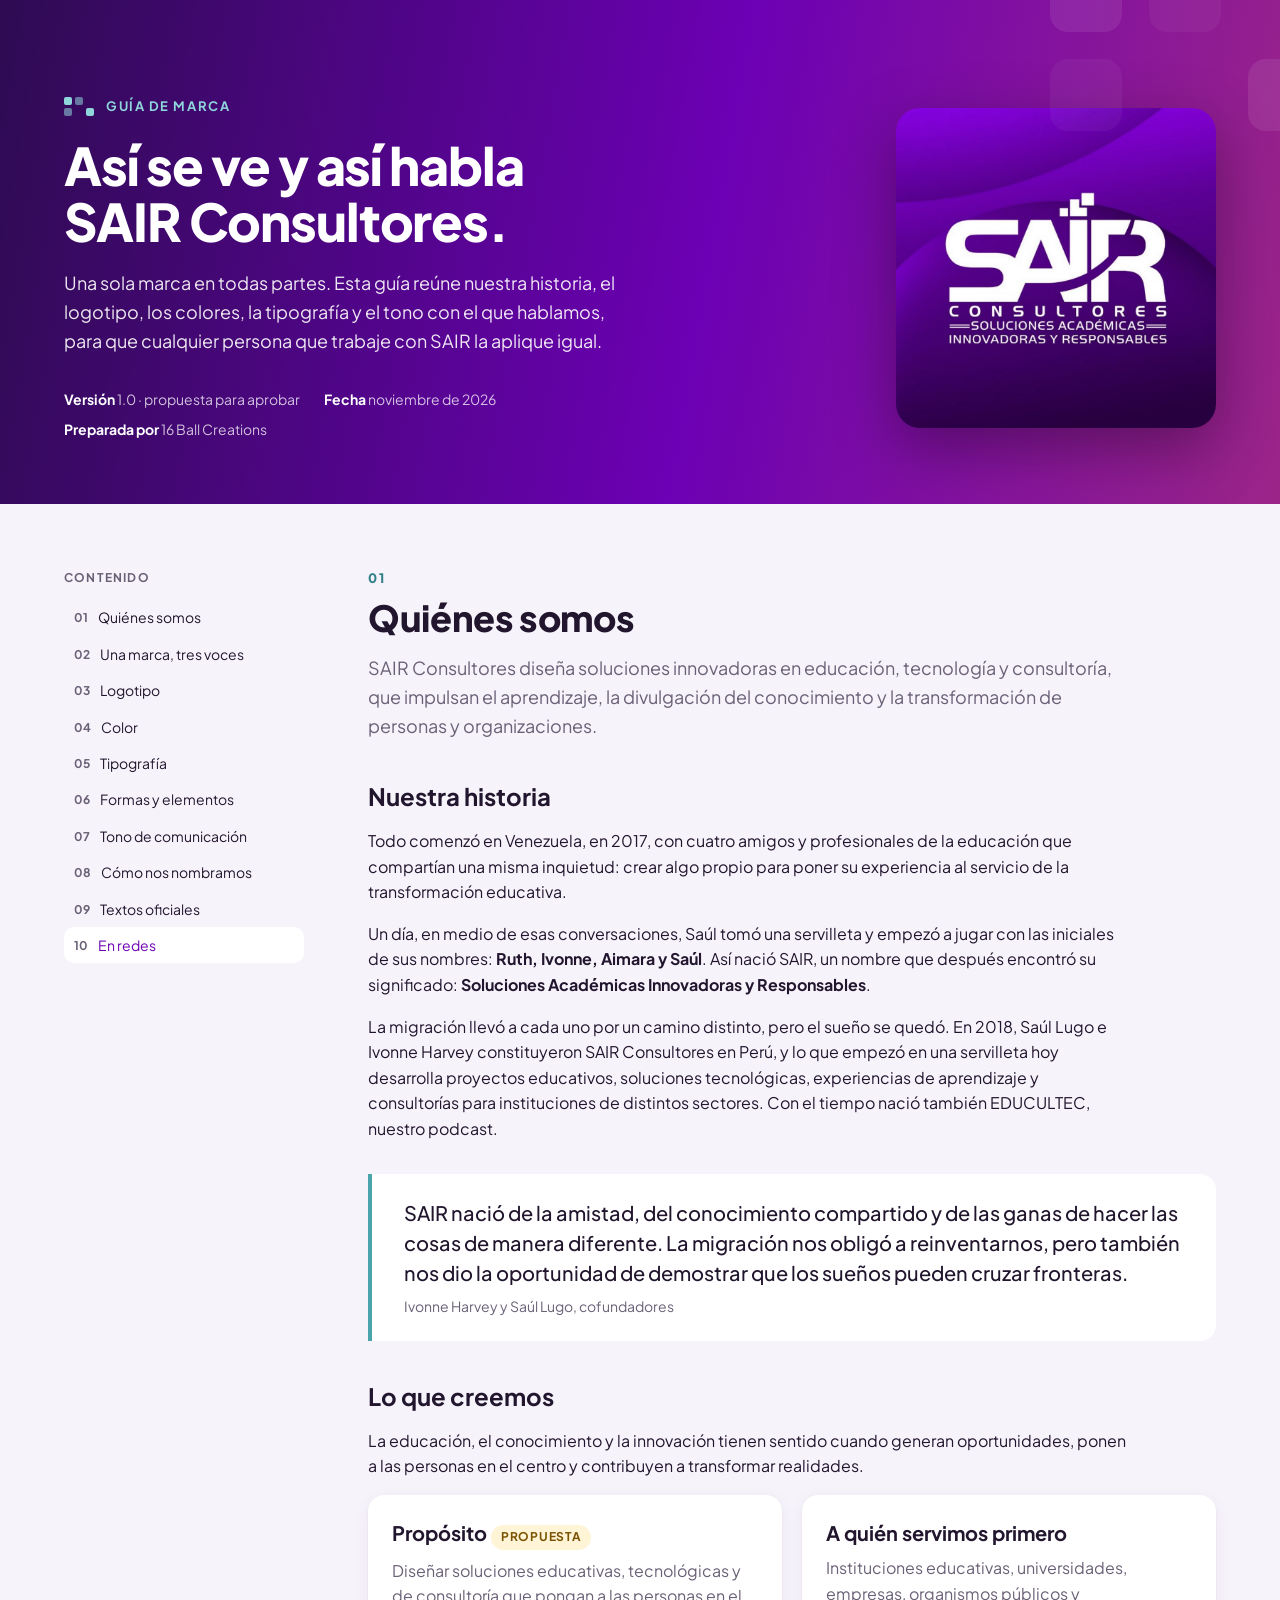
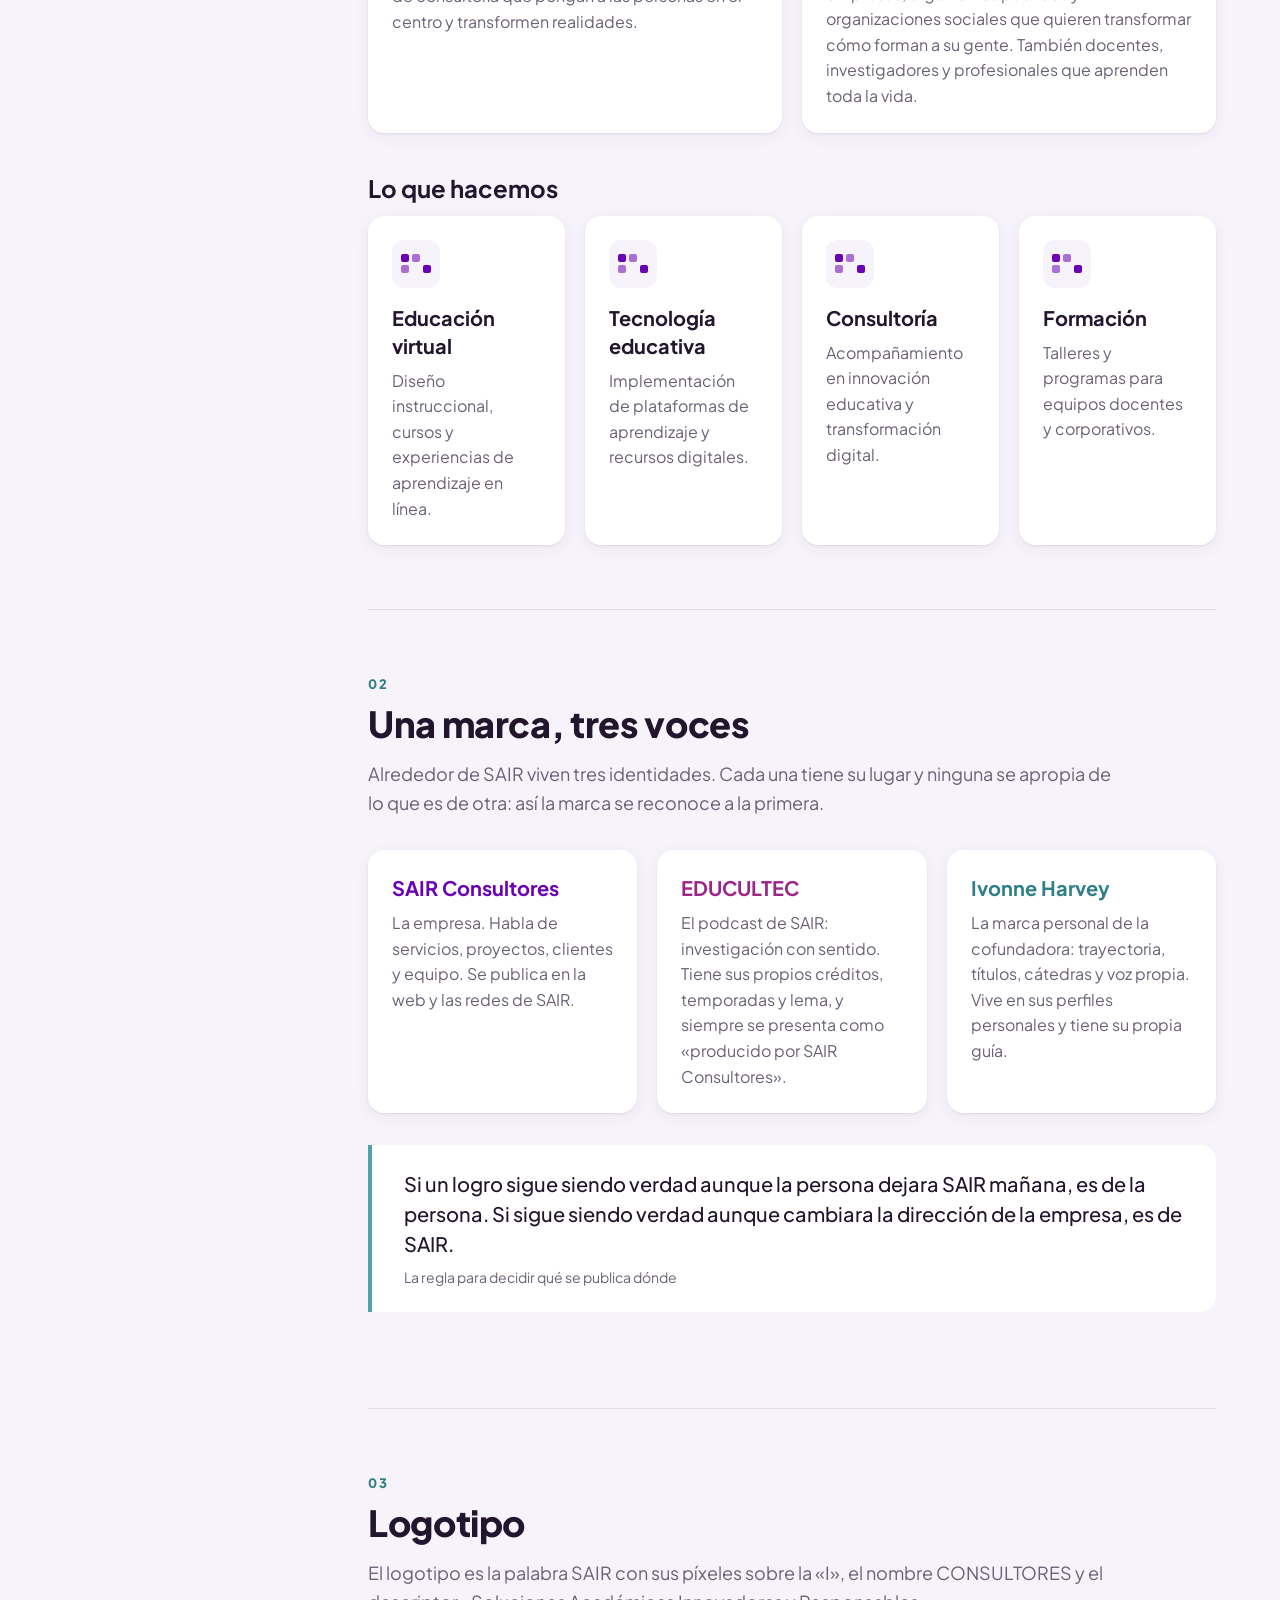
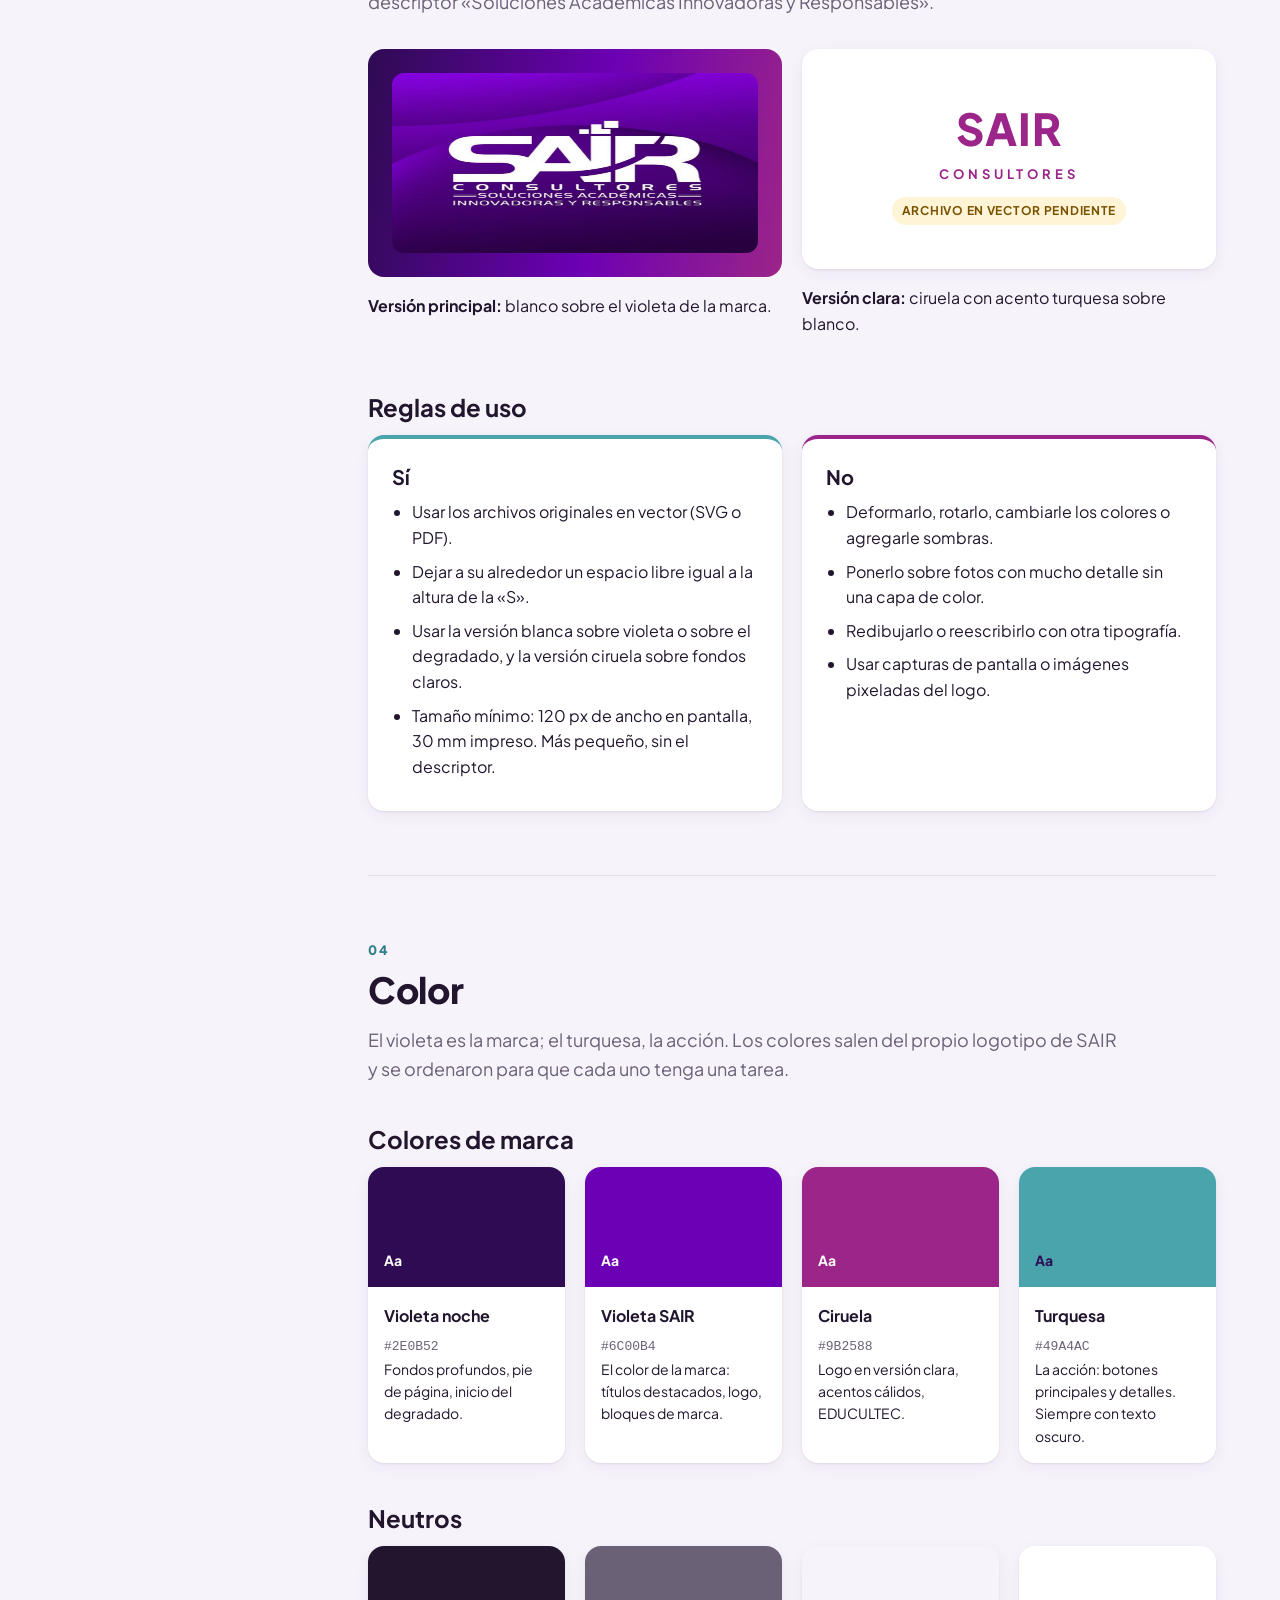
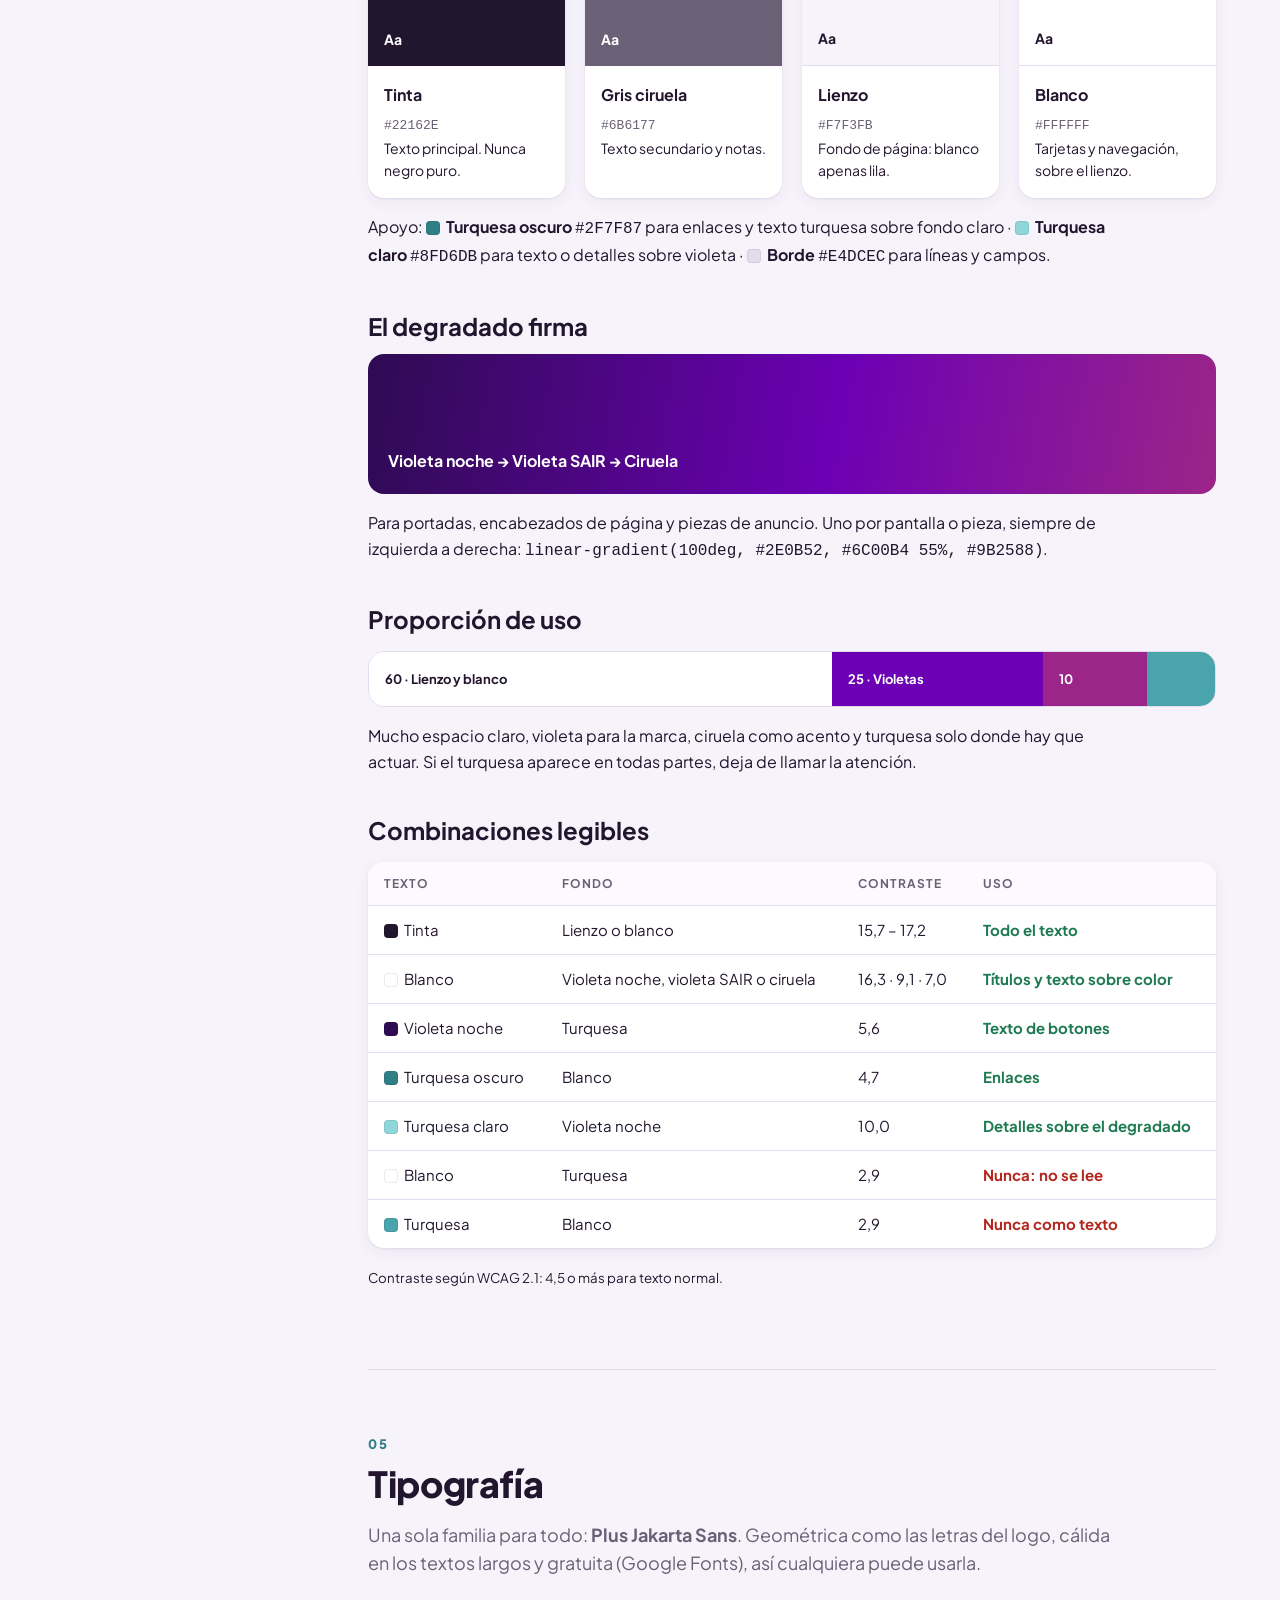
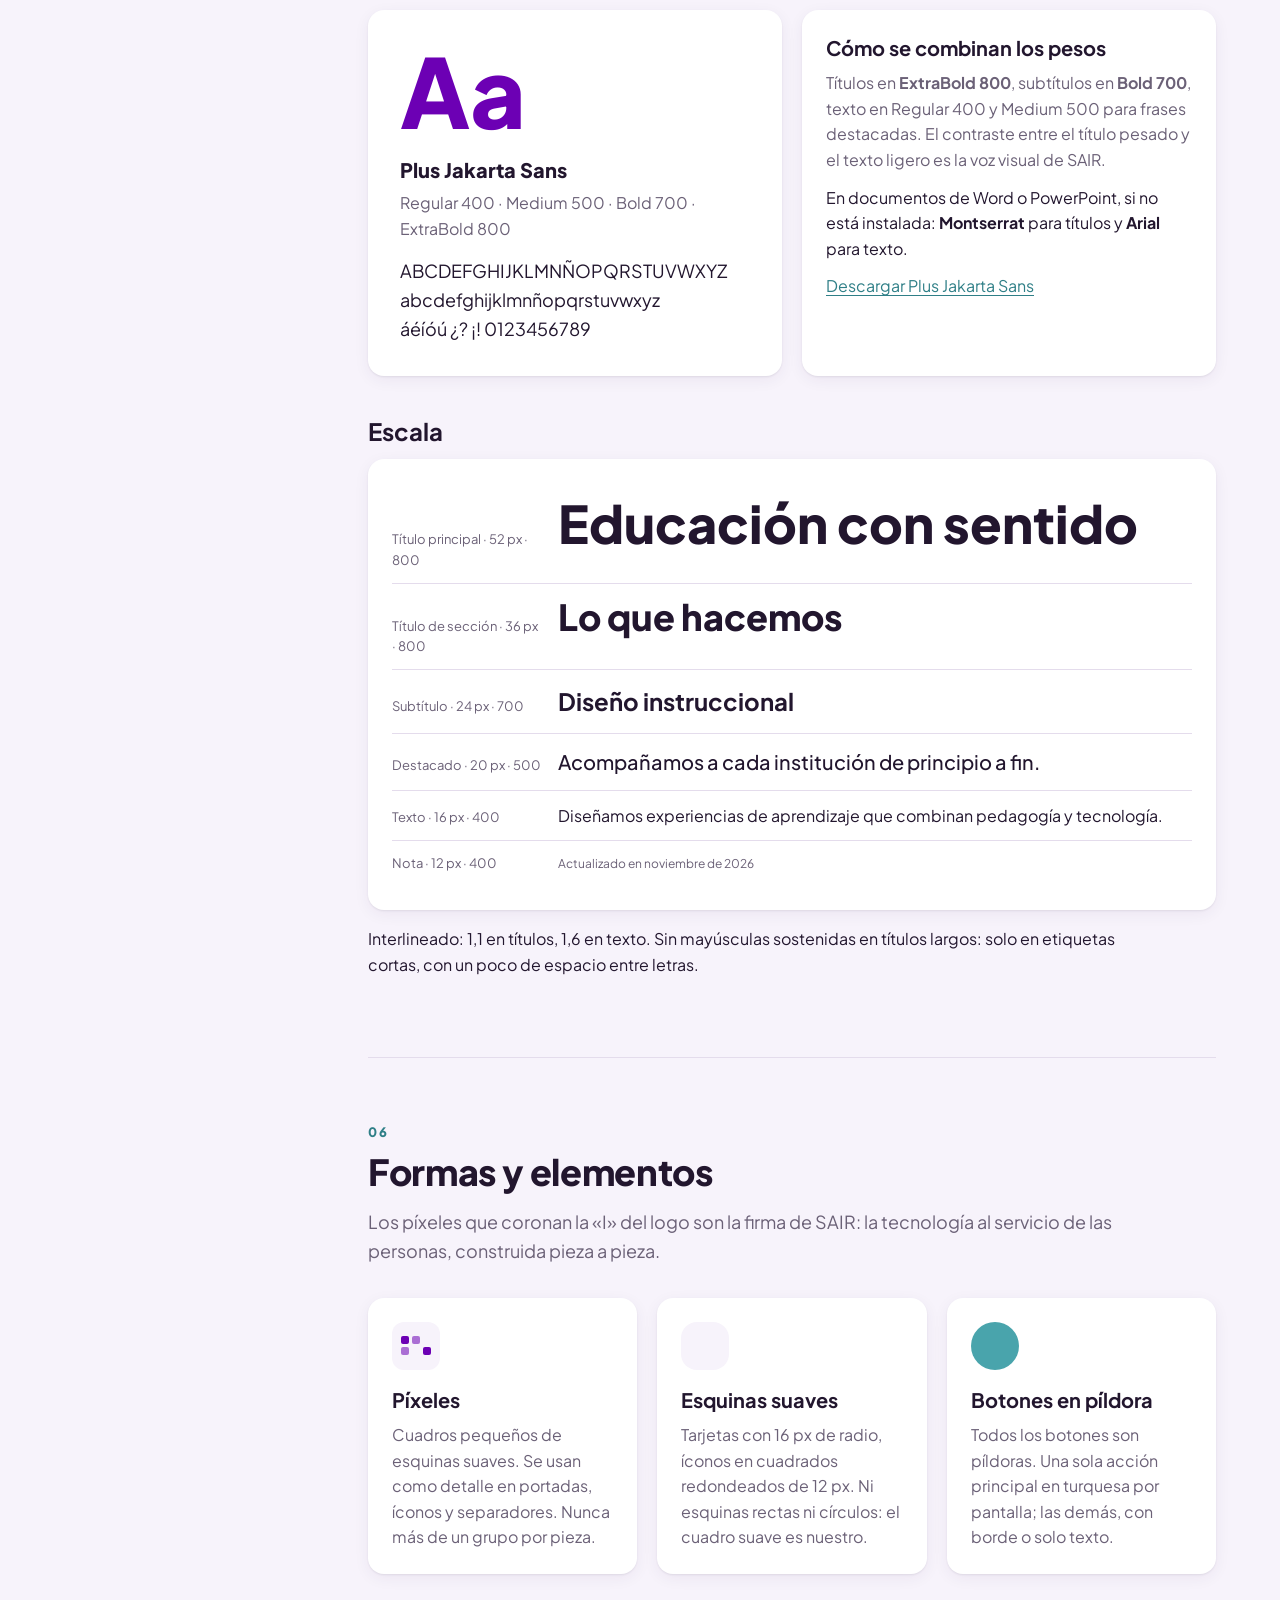
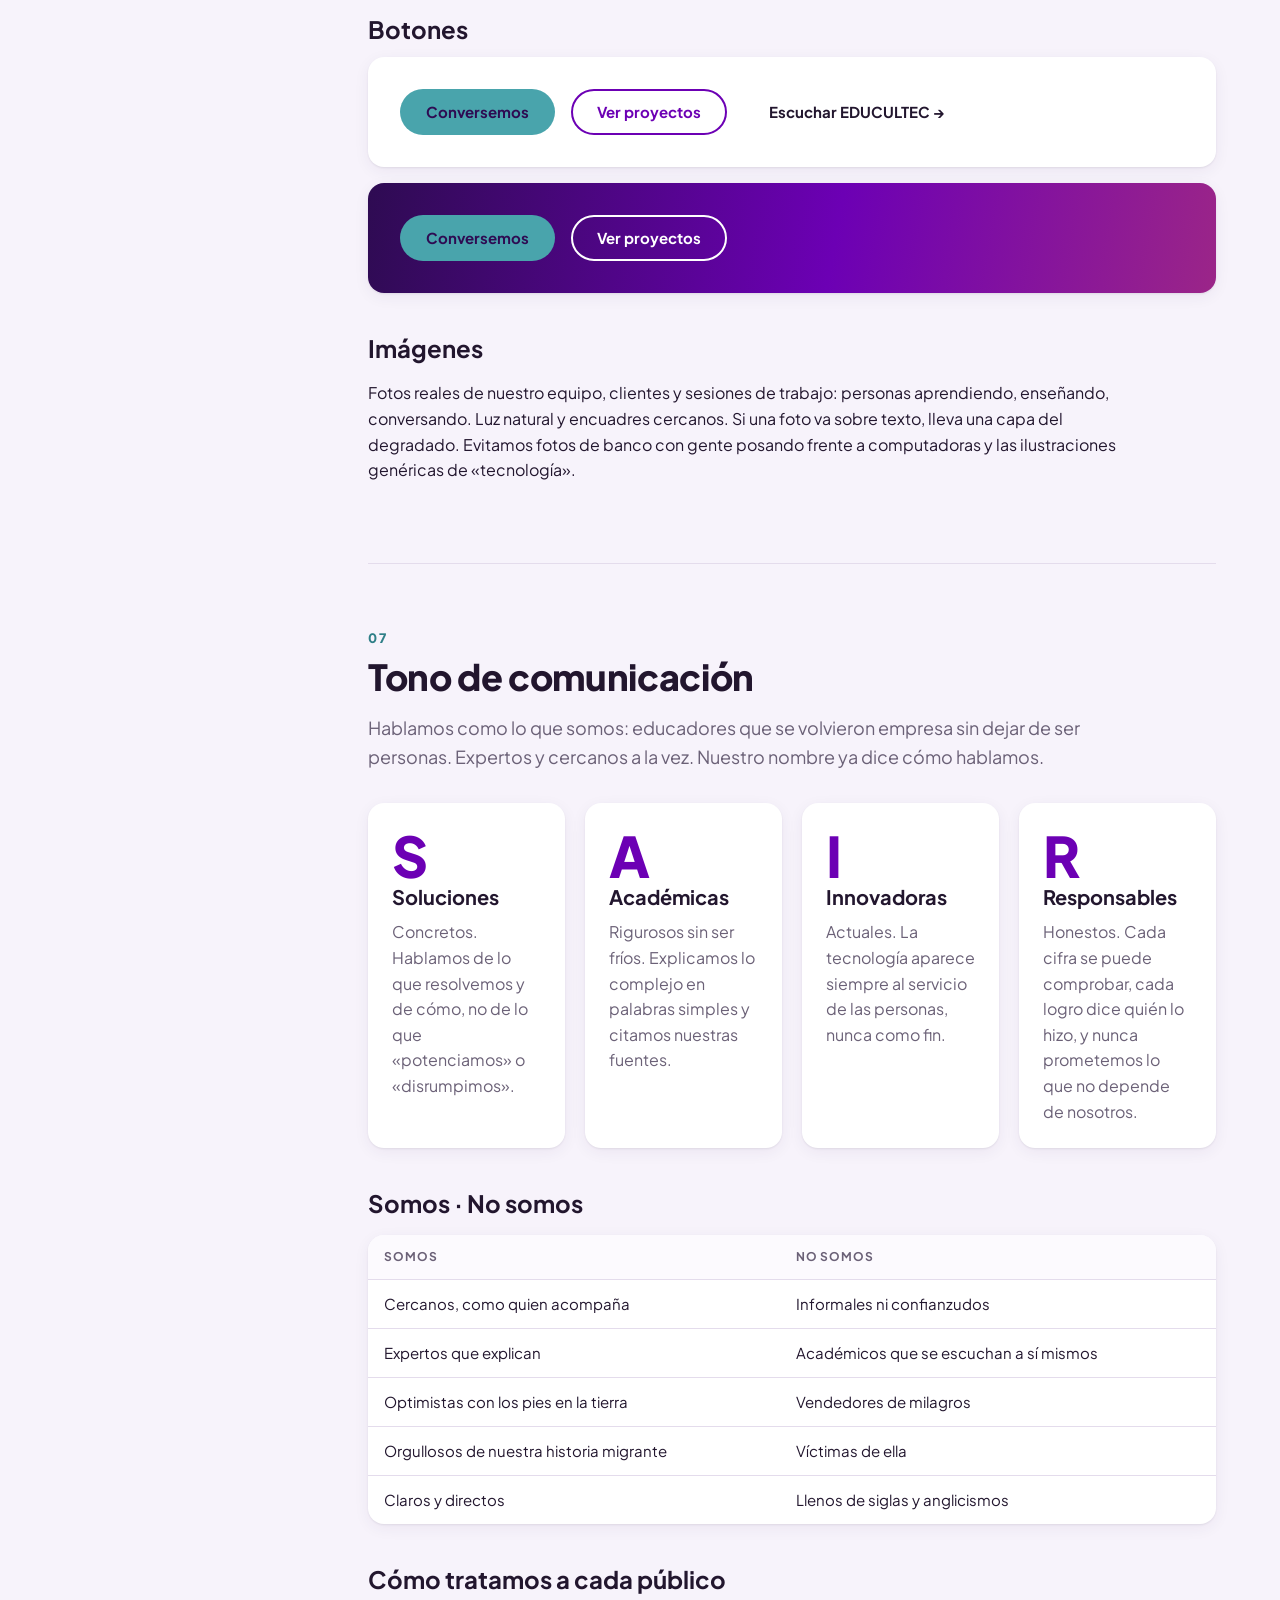
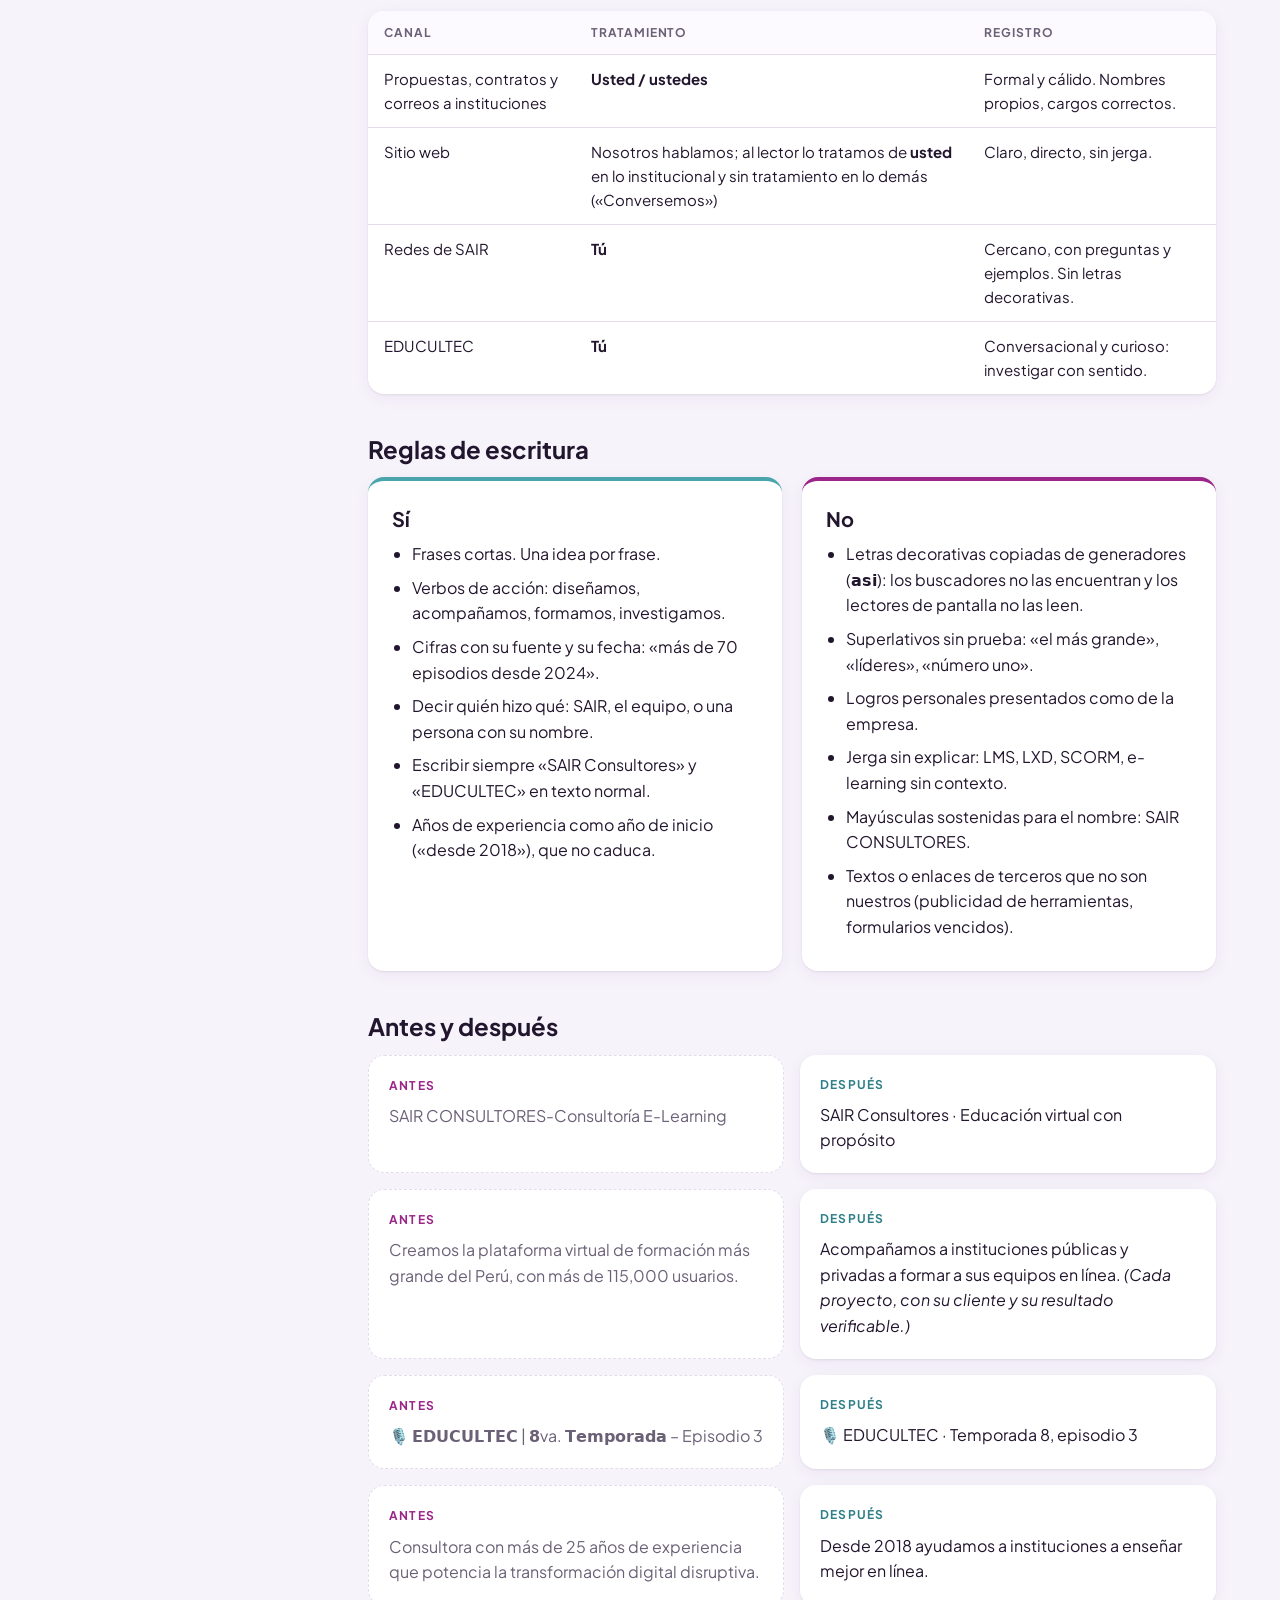
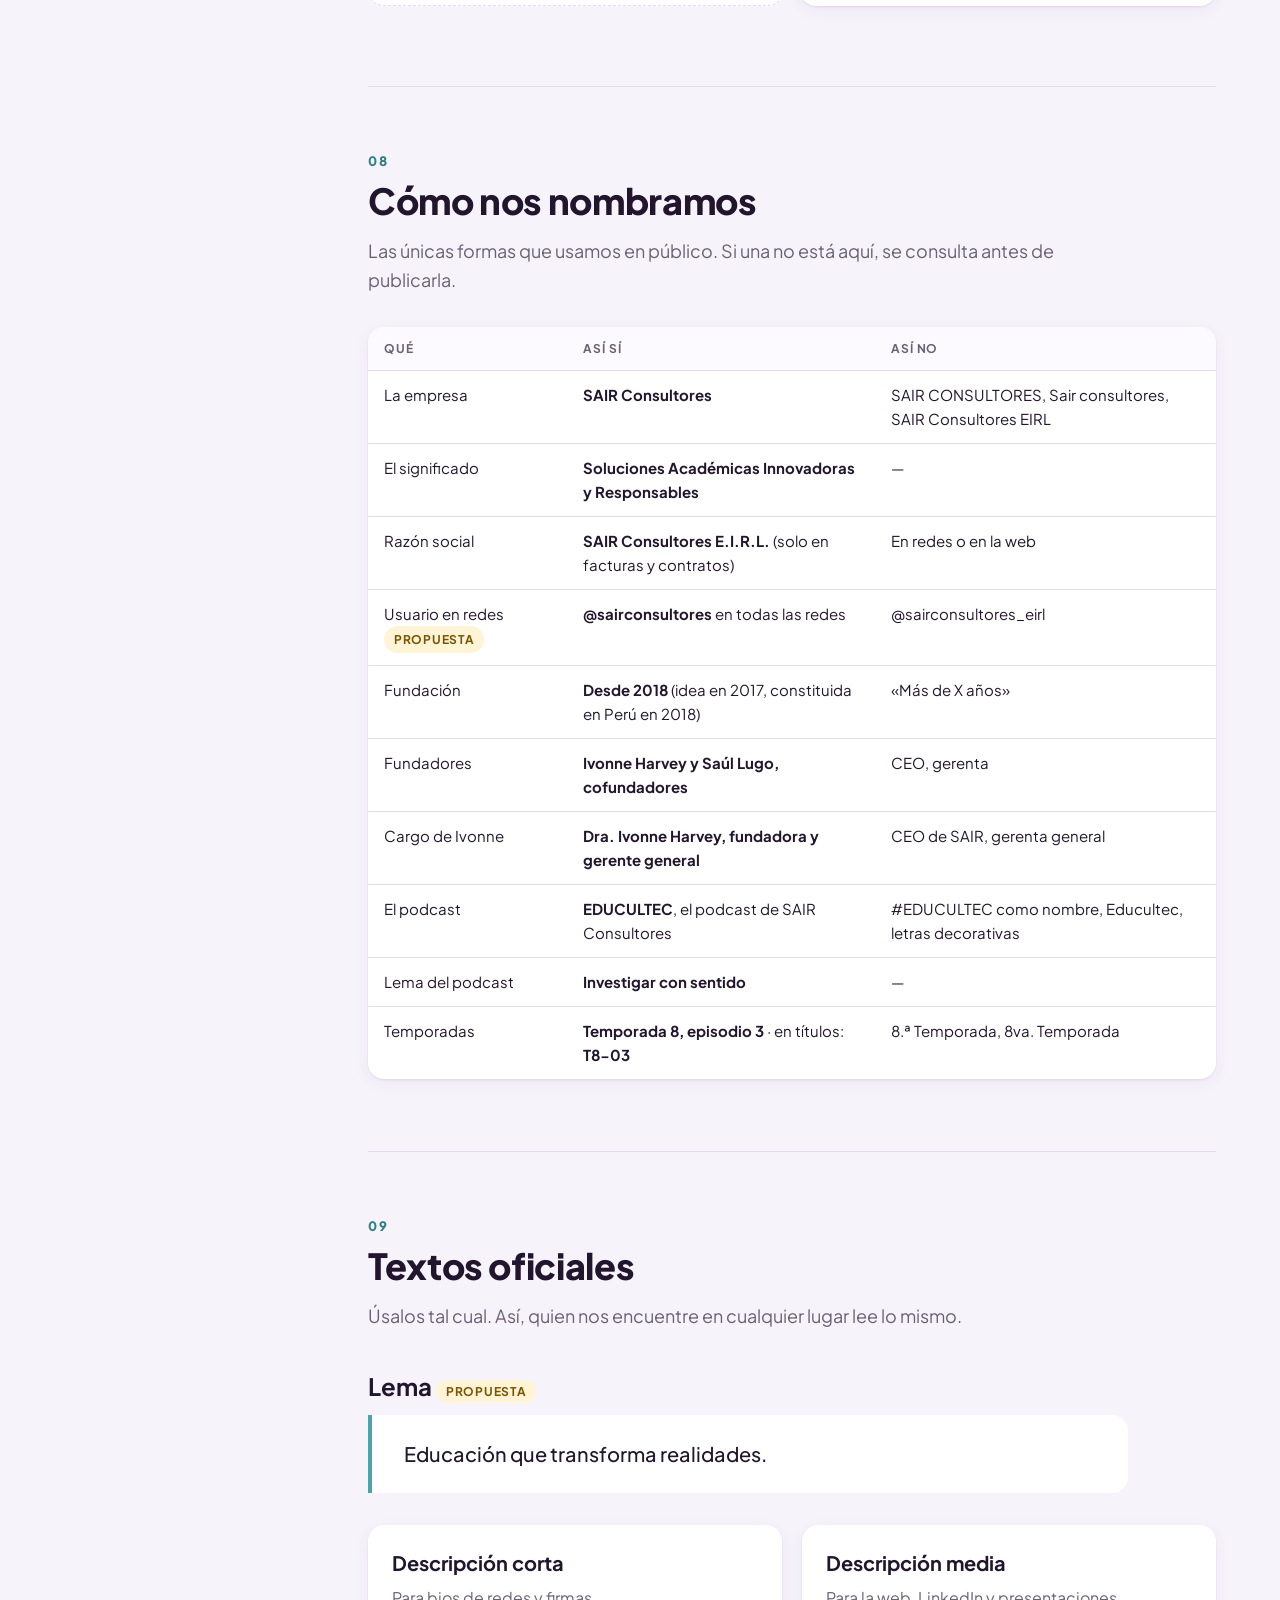
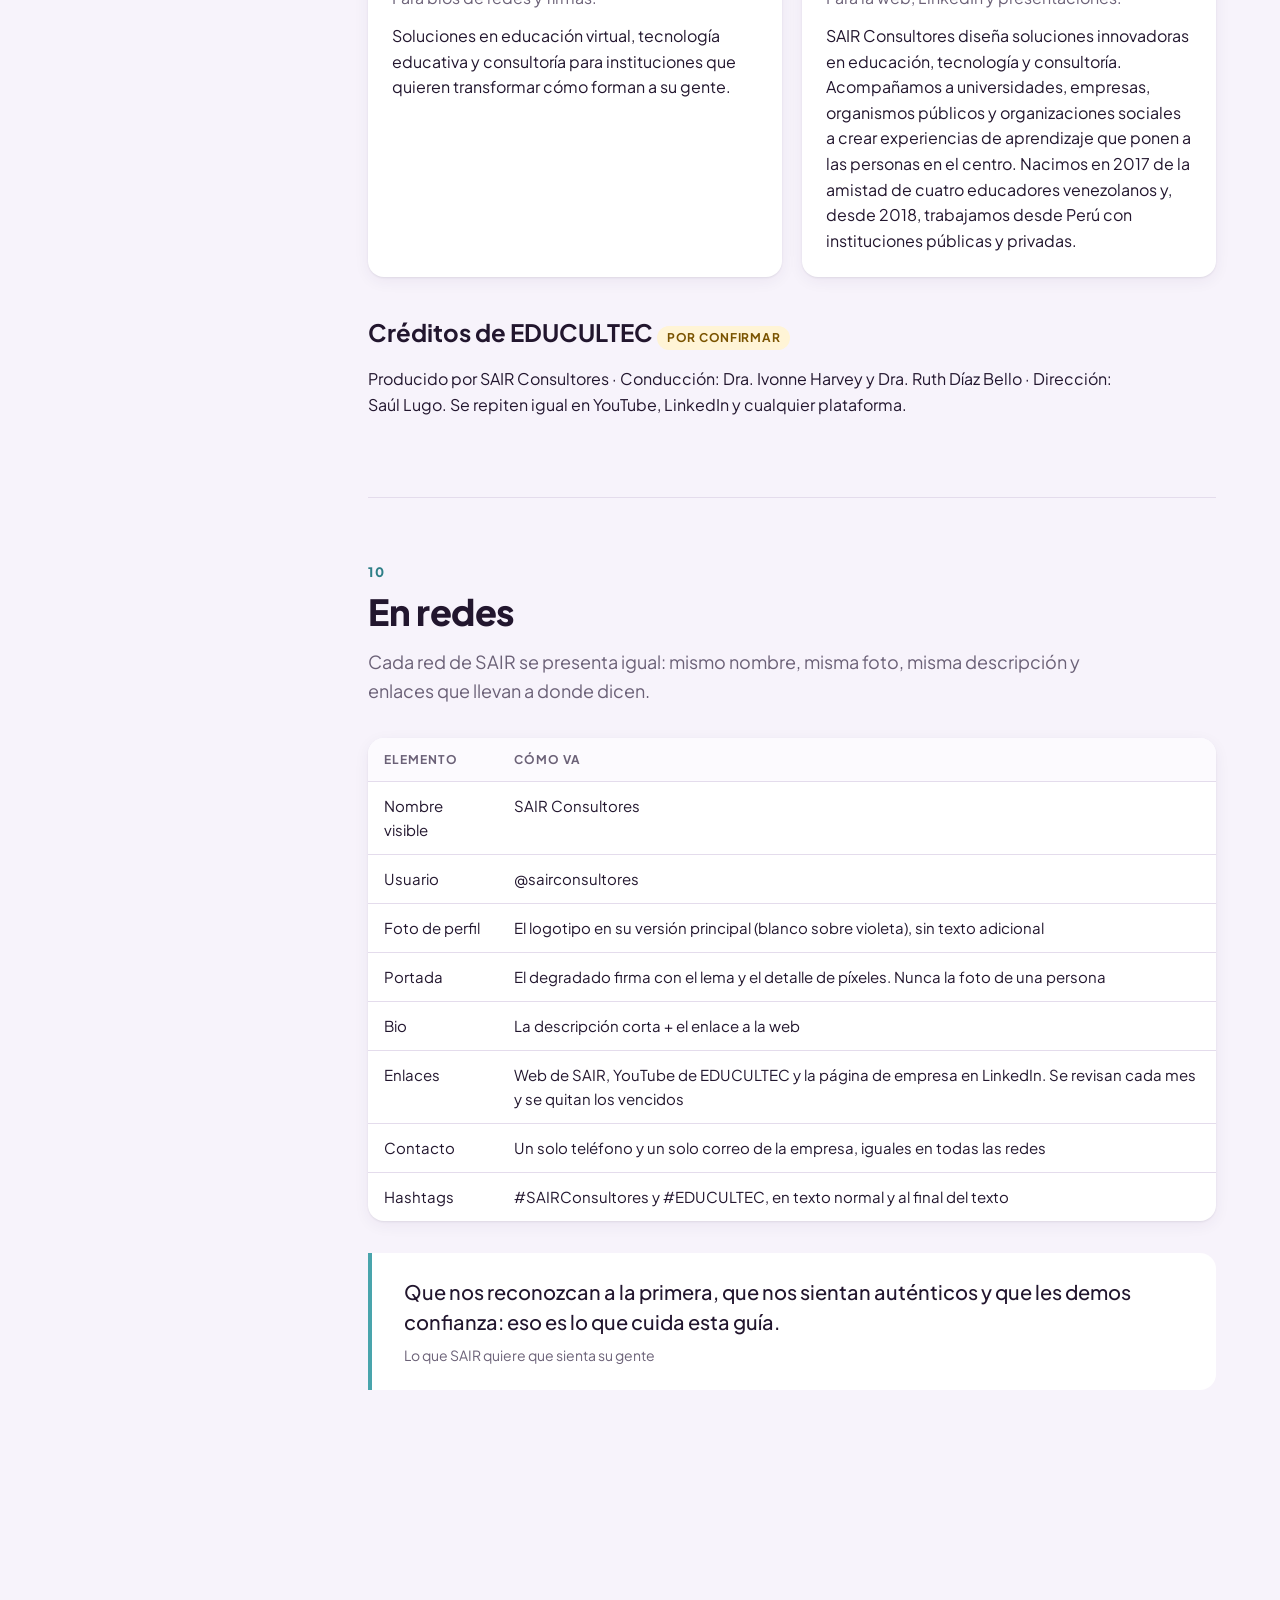
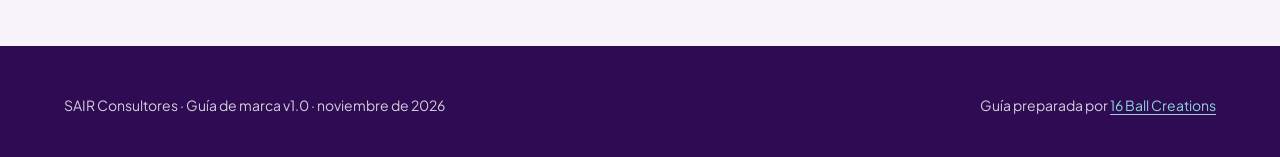
==== guia/index.html @ b47a4eb0 "Guía de marca de SAIR Consultores y el sistema de marca que comparte con el sitio La guía es una pág" ====
<!DOCTYPE html>
<html lang="es">
<head>
<meta charset="utf-8">
<meta name="viewport" content="width=device-width, initial-scale=1">
<title>Guía de marca · SAIR Consultores</title>
<meta name="description" content="Cómo se ve y cómo habla SAIR Consultores: historia, logotipo, colores, tipografía, tono de comunicación y textos oficiales.">
<meta name="theme-color" content="#2E0B52">
<link rel="preconnect" href="https://fonts.googleapis.com">
<link rel="preconnect" href="https://fonts.gstatic.com" crossorigin>
<link rel="stylesheet" href="../assets/css/sair.css">
<link rel="stylesheet" href="guia.css">
</head>
<body>

<header class="portada sobre-oscuro">
  <span class="deco pixeles" aria-hidden="true"><i></i><i></i><i></i><i></i><i></i><i></i></span>
  <div class="portada-in">
    <div>
      <p class="kicker"><span class="pixeles" aria-hidden="true"><i></i><i></i><i></i><i></i><i></i><i></i></span>Guía de marca</p>
      <h1>Así se ve y así habla SAIR&nbsp;Consultores.</h1>
      <p>Una sola marca en todas partes. Esta guía reúne nuestra historia, el logotipo, los colores, la tipografía y el tono con el que hablamos, para que cualquier persona que trabaje con SAIR la aplique igual.</p>
      <p class="meta"><span><b>Versión</b> 1.0 · propuesta para aprobar</span><span><b>Fecha</b> noviembre de 2026</span><span><b>Preparada por</b> 16 Ball Creations</span></p>
    </div>
    <img class="logo" src="../assets/img/logo-sair-violeta.jpg" alt="Logotipo de SAIR Consultores, Soluciones Académicas Innovadoras y Responsables, en blanco sobre violeta" width="900" height="900">
  </div>
</header>

<div class="doc">
  <nav class="indice" aria-label="Índice">
    <p>Contenido</p>
    <ol>
      <li><a href="#quienes">Quiénes somos</a></li>
      <li><a href="#arquitectura">Una marca, tres voces</a></li>
      <li><a href="#logotipo">Logotipo</a></li>
      <li><a href="#color">Color</a></li>
      <li><a href="#tipografia">Tipografía</a></li>
      <li><a href="#formas">Formas y elementos</a></li>
      <li><a href="#tono">Tono de comunicación</a></li>
      <li><a href="#nombres">Cómo nos nombramos</a></li>
      <li><a href="#textos">Textos oficiales</a></li>
      <li><a href="#redes">En redes</a></li>
    </ol>
  </nav>

  <main>

    <!-- 01 -->
    <section class="seccion" id="quienes">
      <p class="num">01</p>
      <h2>Quiénes somos</h2>
      <p class="lead">SAIR Consultores diseña soluciones innovadoras en educación, tecnología y consultoría, que impulsan el aprendizaje, la divulgación del conocimiento y la transformación de personas y organizaciones.</p>

      <h3>Nuestra historia</h3>
      <p>Todo comenzó en Venezuela, en 2017, con cuatro amigos y profesionales de la educación que compartían una misma inquietud: crear algo propio para poner su experiencia al servicio de la transformación educativa.</p>
      <p>Un día, en medio de esas conversaciones, Saúl tomó una servilleta y empezó a jugar con las iniciales de sus nombres: <b>Ruth, Ivonne, Aimara y Saúl</b>. Así nació SAIR, un nombre que después encontró su significado: <b>Soluciones Académicas Innovadoras y Responsables</b>.</p>
      <p>La migración llevó a cada uno por un camino distinto, pero el sueño se quedó. En 2018, Saúl Lugo e Ivonne Harvey constituyeron SAIR Consultores en Perú, y lo que empezó en una servilleta hoy desarrolla proyectos educativos, soluciones tecnológicas, experiencias de aprendizaje y consultorías para instituciones de distintos sectores. Con el tiempo nació también EDUCULTEC, nuestro podcast.</p>

      <blockquote class="cita">SAIR nació de la amistad, del conocimiento compartido y de las ganas de hacer las cosas de manera diferente. La migración nos obligó a reinventarnos, pero también nos dio la oportunidad de demostrar que los sueños pueden cruzar fronteras.<small>Ivonne Harvey y Saúl Lugo, cofundadores</small></blockquote>

      <h3>Lo que creemos</h3>
      <p>La educación, el conocimiento y la innovación tienen sentido cuando generan oportunidades, ponen a las personas en el centro y contribuyen a transformar realidades.</p>

      <div class="rejilla r2">
        <div class="tarjeta"><h4>Propósito <span class="pendiente">Propuesta</span></h4><p>Diseñar soluciones educativas, tecnológicas y de consultoría que pongan a las personas en el centro y transformen realidades.</p></div>
        <div class="tarjeta"><h4>A quién servimos primero</h4><p>Instituciones educativas, universidades, empresas, organismos públicos y organizaciones sociales que quieren transformar cómo forman a su gente. También docentes, investigadores y profesionales que aprenden toda la vida.</p></div>
      </div>

      <h3>Lo que hacemos</h3>
      <div class="rejilla r4">
        <div class="tarjeta"><div class="icono" aria-hidden="true"><span class="pixeles"><i></i><i></i><i></i><i></i><i></i><i></i></span></div><h4>Educación virtual</h4><p>Diseño instruccional, cursos y experiencias de aprendizaje en línea.</p></div>
        <div class="tarjeta"><div class="icono" aria-hidden="true"><span class="pixeles"><i></i><i></i><i></i><i></i><i></i><i></i></span></div><h4>Tecnología educativa</h4><p>Implementación de plataformas de aprendizaje y recursos digitales.</p></div>
        <div class="tarjeta"><div class="icono" aria-hidden="true"><span class="pixeles"><i></i><i></i><i></i><i></i><i></i><i></i></span></div><h4>Consultoría</h4><p>Acompañamiento en innovación educativa y transformación digital.</p></div>
        <div class="tarjeta"><div class="icono" aria-hidden="true"><span class="pixeles"><i></i><i></i><i></i><i></i><i></i><i></i></span></div><h4>Formación</h4><p>Talleres y programas para equipos docentes y corporativos.</p></div>
      </div>
    </section>

    <!-- 02 -->
    <section class="seccion" id="arquitectura">
      <p class="num">02</p>
      <h2>Una marca, tres voces</h2>
      <p class="lead">Alrededor de SAIR viven tres identidades. Cada una tiene su lugar y ninguna se apropia de lo que es de otra: así la marca se reconoce a la primera.</p>
      <div class="rejilla r3">
        <div class="tarjeta"><h4 style="color:var(--sair-violeta)">SAIR Consultores</h4><p>La empresa. Habla de servicios, proyectos, clientes y equipo. Se publica en la web y las redes de SAIR.</p></div>
        <div class="tarjeta"><h4 style="color:var(--sair-ciruela)">EDUCULTEC</h4><p>El podcast de SAIR: investigación con sentido. Tiene sus propios créditos, temporadas y lema, y siempre se presenta como «producido por SAIR Consultores».</p></div>
        <div class="tarjeta"><h4 style="color:var(--sair-turquesa-osc)">Ivonne Harvey</h4><p>La marca personal de la cofundadora: trayectoria, títulos, cátedras y voz propia. Vive en sus perfiles personales y tiene su propia guía.</p></div>
      </div>
      <blockquote class="cita">Si un logro sigue siendo verdad aunque la persona dejara SAIR mañana, es de la persona. Si sigue siendo verdad aunque cambiara la dirección de la empresa, es de SAIR.<small>La regla para decidir qué se publica dónde</small></blockquote>
    </section>

    <!-- 03 -->
    <section class="seccion" id="logotipo">
      <p class="num">03</p>
      <h2>Logotipo</h2>
      <p class="lead">El logotipo es la palabra SAIR con sus píxeles sobre la «I», el nombre CONSULTORES y el descriptor «Soluciones Académicas Innovadoras y Responsables».</p>
      <div class="rejilla r2">
        <div>
          <div class="logo-caja oscuro"><img src="../assets/img/logo-sair-violeta.jpg" alt="Logotipo de SAIR en blanco sobre violeta" width="900" height="900"></div>
          <p><b>Versión principal:</b> blanco sobre el violeta de la marca.</p>
        </div>
        <div>
          <div class="logo-caja claro"><div><p style="font-size:44px;font-weight:800;color:var(--sair-ciruela);margin:0;letter-spacing:.02em">SAIR</p><p style="margin:0;font-size:13px;letter-spacing:.3em;color:var(--sair-ciruela);font-weight:700">CONSULTORES</p><p style="margin:12px 0 0"><span class="pendiente">Archivo en vector pendiente</span></p></div></div>
          <p><b>Versión clara:</b> ciruela con acento turquesa sobre blanco.</p>
        </div>
      </div>
      <h3>Reglas de uso</h3>
      <div class="sino">
        <div class="si"><h4>Sí</h4><ul>
          <li>Usar los archivos originales en vector (SVG o PDF).</li>
          <li>Dejar a su alrededor un espacio libre igual a la altura de la «S».</li>
          <li>Usar la versión blanca sobre violeta o sobre el degradado, y la versión ciruela sobre fondos claros.</li>
          <li>Tamaño mínimo: 120&nbsp;px de ancho en pantalla, 30&nbsp;mm impreso. Más pequeño, sin el descriptor.</li>
        </ul></div>
        <div class="nono"><h4>No</h4><ul>
          <li>Deformarlo, rotarlo, cambiarle los colores o agregarle sombras.</li>
          <li>Ponerlo sobre fotos con mucho detalle sin una capa de color.</li>
          <li>Redibujarlo o reescribirlo con otra tipografía.</li>
          <li>Usar capturas de pantalla o imágenes pixeladas del logo.</li>
        </ul></div>
      </div>
    </section>

    <!-- 04 -->
    <section class="seccion" id="color">
      <p class="num">04</p>
      <h2>Color</h2>
      <p class="lead">El violeta es la marca; el turquesa, la acción. Los colores salen del propio logotipo de SAIR y se ordenaron para que cada uno tenga una tarea.</p>

      <h3>Colores de marca</h3>
      <div class="rejilla r4">
        <div class="muestra"><div class="chip" style="background:#2E0B52;color:#fff">Aa</div><div class="datos"><b>Violeta noche</b><code>#2E0B52</code><br>Fondos profundos, pie de página, inicio del degradado.</div></div>
        <div class="muestra"><div class="chip" style="background:#6C00B4;color:#fff">Aa</div><div class="datos"><b>Violeta SAIR</b><code>#6C00B4</code><br>El color de la marca: títulos destacados, logo, bloques de marca.</div></div>
        <div class="muestra"><div class="chip" style="background:#9B2588;color:#fff">Aa</div><div class="datos"><b>Ciruela</b><code>#9B2588</code><br>Logo en versión clara, acentos cálidos, EDUCULTEC.</div></div>
        <div class="muestra"><div class="chip" style="background:#49A4AC;color:#2E0B52">Aa</div><div class="datos"><b>Turquesa</b><code>#49A4AC</code><br>La acción: botones principales y detalles. Siempre con texto oscuro.</div></div>
      </div>

      <h3>Neutros</h3>
      <div class="rejilla r4">
        <div class="muestra"><div class="chip" style="background:#22162E;color:#fff">Aa</div><div class="datos"><b>Tinta</b><code>#22162E</code><br>Texto principal. Nunca negro puro.</div></div>
        <div class="muestra"><div class="chip" style="background:#6B6177;color:#fff">Aa</div><div class="datos"><b>Gris ciruela</b><code>#6B6177</code><br>Texto secundario y notas.</div></div>
        <div class="muestra"><div class="chip" style="background:#F7F3FB;color:#22162E;border-bottom:1px solid #E4DCEC">Aa</div><div class="datos"><b>Lienzo</b><code>#F7F3FB</code><br>Fondo de página: blanco apenas lila.</div></div>
        <div class="muestra"><div class="chip" style="background:#FFFFFF;color:#22162E;border-bottom:1px solid #E4DCEC">Aa</div><div class="datos"><b>Blanco</b><code>#FFFFFF</code><br>Tarjetas y navegación, sobre el lienzo.</div></div>
      </div>
      <p>Apoyo: <span class="chipmini" style="background:#2F7F87"></span><b>Turquesa oscuro</b> <code>#2F7F87</code> para enlaces y texto turquesa sobre fondo claro · <span class="chipmini" style="background:#8FD6DB"></span><b>Turquesa claro</b> <code>#8FD6DB</code> para texto o detalles sobre violeta · <span class="chipmini" style="background:#E4DCEC"></span><b>Borde</b> <code>#E4DCEC</code> para líneas y campos.</p>

      <h3>El degradado firma</h3>
      <div class="degradado-demo">Violeta noche → Violeta SAIR → Ciruela</div>
      <p>Para portadas, encabezados de página y piezas de anuncio. Uno por pantalla o pieza, siempre de izquierda a derecha: <code>linear-gradient(100deg, #2E0B52, #6C00B4 55%, #9B2588)</code>.</p>

      <h3>Proporción de uso</h3>
      <div class="barra-uso" aria-hidden="true"><span style="flex:60;background:#F7F3FB;color:#22162E">60 · Lienzo y blanco</span><span style="flex:25;background:#6C00B4;color:#fff">25 · Violetas</span><span style="flex:10;background:#9B2588;color:#fff">10</span><span style="flex:5;background:#49A4AC"></span></div>
      <p>Mucho espacio claro, violeta para la marca, ciruela como acento y turquesa solo donde hay que actuar. Si el turquesa aparece en todas partes, deja de llamar la atención.</p>

      <h3>Combinaciones legibles</h3>
      <table>
        <thead><tr><th>Texto</th><th>Fondo</th><th>Contraste</th><th>Uso</th></tr></thead>
        <tbody>
          <tr><td><span class="chipmini" style="background:#22162E"></span>Tinta</td><td>Lienzo o blanco</td><td>15,7 – 17,2</td><td class="ok">Todo el texto</td></tr>
          <tr><td><span class="chipmini" style="background:#fff"></span>Blanco</td><td>Violeta noche, violeta SAIR o ciruela</td><td>16,3 · 9,1 · 7,0</td><td class="ok">Títulos y texto sobre color</td></tr>
          <tr><td><span class="chipmini" style="background:#2E0B52"></span>Violeta noche</td><td>Turquesa</td><td>5,6</td><td class="ok">Texto de botones</td></tr>
          <tr><td><span class="chipmini" style="background:#2F7F87"></span>Turquesa oscuro</td><td>Blanco</td><td>4,7</td><td class="ok">Enlaces</td></tr>
          <tr><td><span class="chipmini" style="background:#8FD6DB"></span>Turquesa claro</td><td>Violeta noche</td><td>10,0</td><td class="ok">Detalles sobre el degradado</td></tr>
          <tr><td><span class="chipmini" style="background:#fff"></span>Blanco</td><td>Turquesa</td><td>2,9</td><td class="no">Nunca: no se lee</td></tr>
          <tr><td><span class="chipmini" style="background:#49A4AC"></span>Turquesa</td><td>Blanco</td><td>2,9</td><td class="no">Nunca como texto</td></tr>
        </tbody>
      </table>
      <p><small>Contraste según WCAG 2.1: 4,5 o más para texto normal.</small></p>
    </section>

    <!-- 05 -->
    <section class="seccion" id="tipografia">
      <p class="num">05</p>
      <h2>Tipografía</h2>
      <p class="lead">Una sola familia para todo: <b>Plus Jakarta Sans</b>. Geométrica como las letras del logo, cálida en los textos largos y gratuita (Google Fonts), así cualquiera puede usarla.</p>
      <div class="rejilla r2">
        <div class="tipo-muestra"><p class="aa">Aa</p><p style="margin:0;font-weight:800;font-size:20px">Plus Jakarta Sans</p><p style="margin:4px 0 0;color:var(--sair-gris)">Regular 400 · Medium 500 · Bold 700 · ExtraBold 800</p><p style="margin:16px 0 0;font-size:18px">ABCDEFGHIJKLMNÑOPQRSTUVWXYZ<br>abcdefghijklmnñopqrstuvwxyz<br>áéíóú ¿? ¡! 0123456789</p></div>
        <div class="tarjeta"><h4>Cómo se combinan los pesos</h4><p>Títulos en <b>ExtraBold 800</b>, subtítulos en <b>Bold 700</b>, texto en Regular 400 y Medium 500 para frases destacadas. El contraste entre el título pesado y el texto ligero es la voz visual de SAIR.</p><p style="margin-top:12px">En documentos de Word o PowerPoint, si no está instalada: <b>Montserrat</b> para títulos y <b>Arial</b> para texto.</p><p style="margin-top:12px"><a href="https://fonts.google.com/specimen/Plus+Jakarta+Sans" rel="noopener">Descargar Plus Jakarta Sans</a></p></div>
      </div>
      <h3>Escala</h3>
      <div class="tarjeta escala">
        <div><small>Título principal · 52 px · 800</small><span style="font-size:52px;font-weight:800;line-height:1.08">Educación con sentido</span></div>
        <div><small>Título de sección · 36 px · 800</small><span style="font-size:36px;font-weight:800;line-height:1.15">Lo que hacemos</span></div>
        <div><small>Subtítulo · 24 px · 700</small><span style="font-size:24px;font-weight:700">Diseño instruccional</span></div>
        <div><small>Destacado · 20 px · 500</small><span style="font-size:20px;font-weight:500">Acompañamos a cada institución de principio a fin.</span></div>
        <div><small>Texto · 16 px · 400</small><span>Diseñamos experiencias de aprendizaje que combinan pedagogía y tecnología.</span></div>
        <div><small>Nota · 12 px · 400</small><span style="font-size:12px;color:var(--sair-gris)">Actualizado en noviembre de 2026</span></div>
      </div>
      <p>Interlineado: 1,1 en títulos, 1,6 en texto. Sin mayúsculas sostenidas en títulos largos: solo en etiquetas cortas, con un poco de espacio entre letras.</p>
    </section>

    <!-- 06 -->
    <section class="seccion" id="formas">
      <p class="num">06</p>
      <h2>Formas y elementos</h2>
      <p class="lead">Los píxeles que coronan la «I» del logo son la firma de SAIR: la tecnología al servicio de las personas, construida pieza a pieza.</p>
      <div class="rejilla r3">
        <div class="tarjeta"><div class="icono" style="color:var(--sair-violeta)"><span class="pixeles"><i></i><i></i><i></i><i></i><i></i><i></i></span></div><h4>Píxeles</h4><p>Cuadros pequeños de esquinas suaves. Se usan como detalle en portadas, íconos y separadores. Nunca más de un grupo por pieza.</p></div>
        <div class="tarjeta"><div class="icono" style="border-radius:16px;background:var(--sair-lienzo)"></div><h4>Esquinas suaves</h4><p>Tarjetas con 16&nbsp;px de radio, íconos en cuadrados redondeados de 12&nbsp;px. Ni esquinas rectas ni círculos: el cuadro suave es nuestro.</p></div>
        <div class="tarjeta"><div class="icono" style="border-radius:999px;background:var(--sair-turquesa)"></div><h4>Botones en píldora</h4><p>Todos los botones son píldoras. Una sola acción principal en turquesa por pantalla; las demás, con borde o solo texto.</p></div>
      </div>
      <h3>Botones</h3>
      <div class="demo"><a class="btn btn-accion" href="#formas">Conversemos</a><a class="btn btn-borde" href="#formas">Ver proyectos</a><a class="btn btn-texto" href="#formas">Escuchar EDUCULTEC →</a></div>
      <div class="demo oscuro sobre-oscuro" style="margin-top:16px"><a class="btn btn-accion" href="#formas">Conversemos</a><a class="btn btn-borde" href="#formas">Ver proyectos</a></div>
      <h3>Imágenes</h3>
      <p>Fotos reales de nuestro equipo, clientes y sesiones de trabajo: personas aprendiendo, enseñando, conversando. Luz natural y encuadres cercanos. Si una foto va sobre texto, lleva una capa del degradado. Evitamos fotos de banco con gente posando frente a computadoras y las ilustraciones genéricas de «tecnología».</p>
    </section>

    <!-- 07 -->
    <section class="seccion" id="tono">
      <p class="num">07</p>
      <h2>Tono de comunicación</h2>
      <p class="lead">Hablamos como lo que somos: educadores que se volvieron empresa sin dejar de ser personas. Expertos y cercanos a la vez. Nuestro nombre ya dice cómo hablamos.</p>

      <div class="rejilla r4">
        <div class="tarjeta"><p class="letra">S</p><h4>Soluciones</h4><p>Concretos. Hablamos de lo que resolvemos y de cómo, no de lo que «potenciamos» o «disrumpimos».</p></div>
        <div class="tarjeta"><p class="letra">A</p><h4>Académicas</h4><p>Rigurosos sin ser fríos. Explicamos lo complejo en palabras simples y citamos nuestras fuentes.</p></div>
        <div class="tarjeta"><p class="letra">I</p><h4>Innovadoras</h4><p>Actuales. La tecnología aparece siempre al servicio de las personas, nunca como fin.</p></div>
        <div class="tarjeta"><p class="letra">R</p><h4>Responsables</h4><p>Honestos. Cada cifra se puede comprobar, cada logro dice quién lo hizo, y nunca prometemos lo que no depende de nosotros.</p></div>
      </div>

      <h3>Somos · No somos</h3>
      <table>
        <thead><tr><th>Somos</th><th>No somos</th></tr></thead>
        <tbody>
          <tr><td>Cercanos, como quien acompaña</td><td>Informales ni confianzudos</td></tr>
          <tr><td>Expertos que explican</td><td>Académicos que se escuchan a sí mismos</td></tr>
          <tr><td>Optimistas con los pies en la tierra</td><td>Vendedores de milagros</td></tr>
          <tr><td>Orgullosos de nuestra historia migrante</td><td>Víctimas de ella</td></tr>
          <tr><td>Claros y directos</td><td>Llenos de siglas y anglicismos</td></tr>
        </tbody>
      </table>

      <h3>Cómo tratamos a cada público</h3>
      <table>
        <thead><tr><th>Canal</th><th>Tratamiento</th><th>Registro</th></tr></thead>
        <tbody>
          <tr><td>Propuestas, contratos y correos a instituciones</td><td><b>Usted / ustedes</b></td><td>Formal y cálido. Nombres propios, cargos correctos.</td></tr>
          <tr><td>Sitio web</td><td>Nosotros hablamos; al lector lo tratamos de <b>usted</b> en lo institucional y sin tratamiento en lo demás («Conversemos»)</td><td>Claro, directo, sin jerga.</td></tr>
          <tr><td>Redes de SAIR</td><td><b>Tú</b></td><td>Cercano, con preguntas y ejemplos. Sin letras decorativas.</td></tr>
          <tr><td>EDUCULTEC</td><td><b>Tú</b></td><td>Conversacional y curioso: investigar con sentido.</td></tr>
        </tbody>
      </table>

      <h3>Reglas de escritura</h3>
      <div class="sino">
        <div class="si"><h4>Sí</h4><ul>
          <li>Frases cortas. Una idea por frase.</li>
          <li>Verbos de acción: diseñamos, acompañamos, formamos, investigamos.</li>
          <li>Cifras con su fuente y su fecha: «más de 70 episodios desde 2024».</li>
          <li>Decir quién hizo qué: SAIR, el equipo, o una persona con su nombre.</li>
          <li>Escribir siempre «SAIR Consultores» y «EDUCULTEC» en texto normal.</li>
          <li>Años de experiencia como año de inicio («desde 2018»), que no caduca.</li>
        </ul></div>
        <div class="nono"><h4>No</h4><ul>
          <li>Letras decorativas copiadas de generadores (𝗮𝘀𝗶): los buscadores no las encuentran y los lectores de pantalla no las leen.</li>
          <li>Superlativos sin prueba: «el más grande», «líderes», «número uno».</li>
          <li>Logros personales presentados como de la empresa.</li>
          <li>Jerga sin explicar: LMS, LXD, SCORM, e-learning sin contexto.</li>
          <li>Mayúsculas sostenidas para el nombre: SAIR CONSULTORES.</li>
          <li>Textos o enlaces de terceros que no son nuestros (publicidad de herramientas, formularios vencidos).</li>
        </ul></div>
      </div>

      <h3>Antes y después</h3>
      <div class="ad"><div class="antes"><span>Antes</span>SAIR CONSULTORES-Consultoría E-Learning</div><div class="despues"><span>Después</span>SAIR Consultores · Educación virtual con propósito</div></div>
      <div class="ad"><div class="antes"><span>Antes</span>Creamos la plataforma virtual de formación más grande del Perú, con más de 115,000 usuarios.</div><div class="despues"><span>Después</span>Acompañamos a instituciones públicas y privadas a formar a sus equipos en línea. <i>(Cada proyecto, con su cliente y su resultado verificable.)</i></div></div>
      <div class="ad"><div class="antes"><span>Antes</span>🎙️ 𝗘𝗗𝗨𝗖𝗨𝗟𝗧𝗘𝗖 | 𝟴va. 𝗧𝗲𝗺𝗽𝗼𝗿𝗮𝗱𝗮 – Episodio 3</div><div class="despues"><span>Después</span>🎙️ EDUCULTEC · Temporada 8, episodio 3</div></div>
      <div class="ad"><div class="antes"><span>Antes</span>Consultora con más de 25 años de experiencia que potencia la transformación digital disruptiva.</div><div class="despues"><span>Después</span>Desde 2018 ayudamos a instituciones a enseñar mejor en línea.</div></div>
    </section>

    <!-- 08 -->
    <section class="seccion" id="nombres">
      <p class="num">08</p>
      <h2>Cómo nos nombramos</h2>
      <p class="lead">Las únicas formas que usamos en público. Si una no está aquí, se consulta antes de publicarla.</p>
      <table>
        <thead><tr><th>Qué</th><th>Así sí</th><th>Así no</th></tr></thead>
        <tbody>
          <tr><td>La empresa</td><td><b>SAIR Consultores</b></td><td>SAIR CONSULTORES, Sair consultores, SAIR Consultores EIRL</td></tr>
          <tr><td>El significado</td><td><b>Soluciones Académicas Innovadoras y Responsables</b></td><td>—</td></tr>
          <tr><td>Razón social</td><td><b>SAIR Consultores E.I.R.L.</b> (solo en facturas y contratos)</td><td>En redes o en la web</td></tr>
          <tr><td>Usuario en redes <span class="pendiente">Propuesta</span></td><td><b>@sairconsultores</b> en todas las redes</td><td>@sairconsultores_eirl</td></tr>
          <tr><td>Fundación</td><td><b>Desde 2018</b> (idea en 2017, constituida en Perú en 2018)</td><td>«Más de X años»</td></tr>
          <tr><td>Fundadores</td><td><b>Ivonne Harvey y Saúl Lugo, cofundadores</b></td><td>CEO, gerenta</td></tr>
          <tr><td>Cargo de Ivonne</td><td><b>Dra. Ivonne Harvey, fundadora y gerente general</b></td><td>CEO de SAIR, gerenta general</td></tr>
          <tr><td>El podcast</td><td><b>EDUCULTEC</b>, el podcast de SAIR Consultores</td><td>#EDUCULTEC como nombre, Educultec, letras decorativas</td></tr>
          <tr><td>Lema del podcast</td><td><b>Investigar con sentido</b></td><td>—</td></tr>
          <tr><td>Temporadas</td><td><b>Temporada 8, episodio 3</b> · en títulos: <b>T8-03</b></td><td>8.ª Temporada, 8va. Temporada</td></tr>
        </tbody>
      </table>
    </section>

    <!-- 09 -->
    <section class="seccion" id="textos">
      <p class="num">09</p>
      <h2>Textos oficiales</h2>
      <p class="lead">Úsalos tal cual. Así, quien nos encuentre en cualquier lugar lee lo mismo.</p>
      <h3>Lema <span class="pendiente">Propuesta</span></h3>
      <p class="cita" style="margin-top:0">Educación que transforma realidades.</p>
      <div class="rejilla r2">
        <div class="tarjeta"><h4>Descripción corta</h4><p>Para bios de redes y firmas.</p><p style="margin-top:12px;color:var(--sair-tinta)">Soluciones en educación virtual, tecnología educativa y consultoría para instituciones que quieren transformar cómo forman a su gente.</p></div>
        <div class="tarjeta"><h4>Descripción media</h4><p>Para la web, LinkedIn y presentaciones.</p><p style="margin-top:12px;color:var(--sair-tinta)">SAIR Consultores diseña soluciones innovadoras en educación, tecnología y consultoría. Acompañamos a universidades, empresas, organismos públicos y organizaciones sociales a crear experiencias de aprendizaje que ponen a las personas en el centro. Nacimos en 2017 de la amistad de cuatro educadores venezolanos y, desde 2018, trabajamos desde Perú con instituciones públicas y privadas.</p></div>
      </div>
      <h3>Créditos de EDUCULTEC <span class="pendiente">Por confirmar</span></h3>
      <p>Producido por SAIR Consultores · Conducción: Dra. Ivonne Harvey y Dra. Ruth Díaz Bello · Dirección: Saúl Lugo. Se repiten igual en YouTube, LinkedIn y cualquier plataforma.</p>
    </section>

    <!-- 10 -->
    <section class="seccion" id="redes">
      <p class="num">10</p>
      <h2>En redes</h2>
      <p class="lead">Cada red de SAIR se presenta igual: mismo nombre, misma foto, misma descripción y enlaces que llevan a donde dicen.</p>
      <table>
        <thead><tr><th>Elemento</th><th>Cómo va</th></tr></thead>
        <tbody>
          <tr><td>Nombre visible</td><td>SAIR Consultores</td></tr>
          <tr><td>Usuario</td><td>@sairconsultores</td></tr>
          <tr><td>Foto de perfil</td><td>El logotipo en su versión principal (blanco sobre violeta), sin texto adicional</td></tr>
          <tr><td>Portada</td><td>El degradado firma con el lema y el detalle de píxeles. Nunca la foto de una persona</td></tr>
          <tr><td>Bio</td><td>La descripción corta + el enlace a la web</td></tr>
          <tr><td>Enlaces</td><td>Web de SAIR, YouTube de EDUCULTEC y la página de empresa en LinkedIn. Se revisan cada mes y se quitan los vencidos</td></tr>
          <tr><td>Contacto</td><td>Un solo teléfono y un solo correo de la empresa, iguales en todas las redes</td></tr>
          <tr><td>Hashtags</td><td>#SAIRConsultores y #EDUCULTEC, en texto normal y al final del texto</td></tr>
        </tbody>
      </table>
      <blockquote class="cita">Que nos reconozcan a la primera, que nos sientan auténticos y que les demos confianza: eso es lo que cuida esta guía.<small>Lo que SAIR quiere que sienta su gente</small></blockquote>
    </section>

  </main>
</div>

<footer class="pie">
  <div class="pie-in">
    <span>SAIR Consultores · Guía de marca v1.0 · noviembre de 2026</span>
    <span>Guía preparada por <a href="https://16ballcreations.com" rel="noopener">16 Ball Creations</a></span>
  </div>
</footer>

<script>
/* marca en el índice la sección que se está leyendo */
(function(){
  var links = [].slice.call(document.querySelectorAll('.indice a'));
  if(!('IntersectionObserver' in window)) return;
  var io = new IntersectionObserver(function(es){
    es.forEach(function(e){
      if(e.isIntersecting){ links.forEach(function(a){ a.classList.toggle('activo', a.getAttribute('href') === '#' + e.target.id); }); }
    });
  }, { rootMargin:'-40% 0px -55% 0px' });
  document.querySelectorAll('.seccion').forEach(function(s){ io.observe(s); });
})();
</script>
</body>
</html>
---- assets/css/sair.css ----
/* =====================================================================
   SAIR Consultores · sistema de marca
   Fuente única de colores, tipografía, medidas y componentes base.
   La usan la guía de marca (/guia/) y el sitio. Si cambias un valor aquí,
   cambia en todas partes: actualiza también la guía.
   ===================================================================== */

/* Plus Jakarta Sans: la familia de la marca (400, 500, 700, 800) */
@import url("https://fonts.googleapis.com/css2?family=Plus+Jakarta+Sans:ital,wght@0,400;0,500;0,700;0,800;1,400&display=swap");

:root{
  /* --- color: marca --- */
  --sair-noche:#2E0B52;        /* violeta noche: fondos profundos, inicio del degradado */
  --sair-violeta:#6C00B4;      /* violeta SAIR: color principal de la marca */
  --sair-ciruela:#9B2588;      /* ciruela: logo en versión clara, acentos cálidos */
  --sair-turquesa:#49A4AC;     /* turquesa: la acción (botones), detalles */
  --sair-turquesa-osc:#2F7F87; /* turquesa oscuro: enlaces y texto turquesa sobre claro */
  --sair-turquesa-claro:#8FD6DB; /* turquesa claro: texto o detalles sobre fondos violeta */

  /* --- color: neutros --- */
  --sair-tinta:#22162E;        /* texto principal */
  --sair-gris:#6B6177;         /* texto secundario, notas */
  --sair-borde:#E4DCEC;        /* líneas, bordes de campos */
  --sair-lienzo:#F7F3FB;       /* fondo de página: blanco apenas lila */
  --sair-blanco:#FFFFFF;       /* tarjetas, barra de navegación */

  /* --- el degradado firma --- */
  --sair-degradado:linear-gradient(100deg,#2E0B52 0%,#6C00B4 55%,#9B2588 100%);

  /* --- tipografía --- */
  --sair-fuente:"Plus Jakarta Sans",ui-sans-serif,system-ui,-apple-system,"Segoe UI",Roboto,sans-serif;
  --t-nota:12px;    --lh-nota:1.4;
  --t-cuerpo:16px;  --lh-cuerpo:1.6;
  --t-cuerpo-lg:18px; --lh-cuerpo-lg:1.6;
  --t-sub:20px;     --lh-sub:1.4;
  --t-h3:24px;      --lh-h3:1.3;
  --t-h2:36px;      --lh-h2:1.15;
  --t-display:52px; --lh-display:1.08;

  /* --- espacio (base 4px) --- */
  --e-4:4px; --e-8:8px; --e-12:12px; --e-16:16px; --e-20:20px; --e-24:24px;
  --e-32:32px; --e-40:40px; --e-48:48px; --e-64:64px; --e-96:96px; --e-120:120px;

  /* --- formas --- */
  --r-campo:8px;     /* campos de formulario */
  --r-icono:12px;    /* contenedores de íconos: cuadrados redondeados, como los píxeles del logo */
  --r-tarjeta:16px;  /* tarjetas */
  --r-boton:999px;   /* botones: píldora */
  --sombra:0 1px 2px rgba(34,22,46,.08),0 4px 16px rgba(46,11,82,.06);

  --ancho:1200px;    /* ancho máximo del contenido */
}

*{box-sizing:border-box}
html{-webkit-text-size-adjust:100%}
body{
  margin:0;background:var(--sair-lienzo);color:var(--sair-tinta);
  font-family:var(--sair-fuente);font-size:var(--t-cuerpo);line-height:var(--lh-cuerpo);
  -webkit-font-smoothing:antialiased;
}
a{color:var(--sair-turquesa-osc);text-underline-offset:3px}
a:hover{color:var(--sair-violeta)}
img{max-width:100%;height:auto}
:focus-visible{outline:3px solid var(--sair-turquesa);outline-offset:2px}

/* --- botones --- */
.btn{
  display:inline-flex;align-items:center;gap:8px;padding:12px 24px;border-radius:var(--r-boton);
  font:700 15px/1.2 var(--sair-fuente);text-decoration:none;border:2px solid transparent;cursor:pointer;
}
.btn-accion{background:var(--sair-turquesa);color:var(--sair-noche)}           /* la acción principal: una por pantalla */
.btn-accion:hover{background:#5BB6BE;color:var(--sair-noche)}
.btn-borde{border-color:var(--sair-violeta);color:var(--sair-violeta);background:transparent}
.btn-borde:hover{background:var(--sair-violeta);color:#fff}
.btn-texto{color:var(--sair-tinta);background:transparent}
.sobre-oscuro .btn-borde{border-color:#fff;color:#fff}
.sobre-oscuro .btn-borde:hover{background:#fff;color:var(--sair-noche)}

/* --- tarjetas e íconos --- */
.tarjeta{background:var(--sair-blanco);border-radius:var(--r-tarjeta);padding:var(--e-24);box-shadow:var(--sombra)}
.icono{width:48px;height:48px;border-radius:var(--r-icono);display:grid;place-items:center;background:var(--sair-lienzo);color:var(--sair-violeta)}

/* --- el motivo de píxeles: los cuadros del logo --- */
.pixeles{display:inline-grid;grid-template-columns:repeat(3,8px);gap:3px}
.pixeles i{width:8px;height:8px;border-radius:2px;background:currentColor;display:block}
.pixeles i:nth-child(2),.pixeles i:nth-child(4){opacity:.55}
.pixeles i:nth-child(3),.pixeles i:nth-child(5){opacity:0}
---- guia/guia.css ----
/* Guía de marca SAIR: maqueta de documento (portada + índice lateral + secciones numeradas) */
.portada{background:var(--sair-degradado);color:#fff;position:relative;overflow:hidden}
.portada-in{max-width:var(--ancho);margin:0 auto;padding:var(--e-96) var(--e-24) var(--e-64);display:grid;grid-template-columns:1.3fr .7fr;gap:var(--e-48);align-items:center}
.portada .kicker{display:flex;align-items:center;gap:12px;font-size:13px;font-weight:700;letter-spacing:.12em;text-transform:uppercase;color:var(--sair-turquesa-claro);margin:0 0 var(--e-20)}
.portada h1{font-size:var(--t-display);line-height:var(--lh-display);font-weight:800;margin:0 0 var(--e-20);letter-spacing:-.02em}
.portada p{font-size:var(--t-cuerpo-lg);max-width:560px;margin:0 0 var(--e-32);color:rgba(255,255,255,.9)}
.portada .meta{display:flex;flex-wrap:wrap;gap:var(--e-8) var(--e-24);font-size:14px;color:rgba(255,255,255,.75);margin:0}
.portada .meta b{color:#fff;font-weight:700}
.portada .logo{border-radius:24px;box-shadow:0 20px 60px rgba(0,0,0,.35);width:100%;max-width:320px;justify-self:end}
.portada .deco{position:absolute;right:-40px;top:-40px;color:rgba(255,255,255,.08);transform:scale(9);transform-origin:top right;pointer-events:none}

.doc{max-width:var(--ancho);margin:0 auto;padding:var(--e-64) var(--e-24) var(--e-96);display:grid;grid-template-columns:240px minmax(0,1fr);gap:var(--e-64)}
.indice{position:sticky;top:var(--e-24);align-self:start;font-size:14px}
.indice p{font-size:12px;font-weight:700;letter-spacing:.1em;text-transform:uppercase;color:var(--sair-gris);margin:0 0 var(--e-12)}
.indice ol{list-style:none;margin:0;padding:0;counter-reset:s}
.indice li{counter-increment:s}
.indice a{display:flex;gap:10px;padding:7px 10px;border-radius:10px;color:var(--sair-tinta);text-decoration:none}
.indice a::before{content:counter(s,decimal-leading-zero);color:var(--sair-gris);font-weight:700;font-size:12px;padding-top:2px}
.indice a:hover,.indice a.activo{background:var(--sair-blanco);color:var(--sair-violeta)}

.seccion{padding-bottom:var(--e-64);margin-bottom:var(--e-64);border-bottom:1px solid var(--sair-borde);scroll-margin-top:var(--e-24)}
.seccion:last-child{border-bottom:0}
.num{font-size:13px;font-weight:800;letter-spacing:.12em;color:var(--sair-turquesa-osc);margin:0 0 var(--e-8)}
.seccion h2{font-size:var(--t-h2);line-height:var(--lh-h2);font-weight:800;margin:0 0 var(--e-16);letter-spacing:-.01em}
.seccion h3{font-size:var(--t-h3);line-height:var(--lh-h3);font-weight:700;margin:var(--e-40) 0 var(--e-12)}
.seccion h4{font-size:var(--t-sub);line-height:var(--lh-sub);font-weight:700;margin:0 0 var(--e-8)}
.lead{font-size:var(--t-cuerpo-lg);color:var(--sair-gris);max-width:720px;margin:0 0 var(--e-32)}
.seccion p,.seccion li{max-width:760px}

.rejilla{display:grid;gap:var(--e-20)}
.r2{grid-template-columns:repeat(2,minmax(0,1fr))}
.r3{grid-template-columns:repeat(3,minmax(0,1fr))}
.r4{grid-template-columns:repeat(4,minmax(0,1fr))}
.tarjeta p{margin:0}
.tarjeta h4 + p{color:var(--sair-gris)}
.tarjeta .icono{margin-bottom:var(--e-16)}

.cita{margin:var(--e-32) 0;padding:var(--e-24) var(--e-32);border-left:4px solid var(--sair-turquesa);background:var(--sair-blanco);border-radius:0 var(--r-tarjeta) var(--r-tarjeta) 0;font-size:var(--t-sub);line-height:1.5;font-weight:500}
.cita small{display:block;margin-top:var(--e-8);font-size:14px;color:var(--sair-gris);font-weight:400}

/* letras de SAIR */
.letra{font-size:56px;font-weight:800;line-height:1;color:var(--sair-violeta);margin:0 0 var(--e-8)}
.letra + h4{margin-top:0}

/* color */
.muestra{border-radius:var(--r-tarjeta);overflow:hidden;background:var(--sair-blanco);box-shadow:var(--sombra)}
.muestra .chip{height:120px;padding:var(--e-16);display:flex;align-items:flex-end;font-weight:700;font-size:14px}
.muestra .datos{padding:var(--e-16);font-size:14px}
.muestra .datos b{display:block;font-size:16px;margin-bottom:4px}
.muestra code{font-size:13px;color:var(--sair-gris)}
.barra-uso{display:flex;height:56px;border-radius:var(--r-tarjeta);overflow:hidden;margin:var(--e-16) 0 var(--e-8)}
.barra-uso{border:1px solid var(--sair-borde)}
.barra-uso span{display:flex;align-items:center;padding:0 var(--e-16);font-size:13px;font-weight:700}
.barra-uso span:first-child{background:var(--sair-blanco)!important}
.degradado-demo{height:140px;border-radius:var(--r-tarjeta);background:var(--sair-degradado);display:flex;align-items:flex-end;padding:var(--e-20);color:#fff;font-weight:700}

/* tablas */
table{width:100%;border-collapse:collapse;font-size:15px;margin:var(--e-16) 0 var(--e-8);background:var(--sair-blanco);border-radius:var(--r-tarjeta);overflow:hidden;box-shadow:var(--sombra)}
th{text-align:left;font-size:12px;letter-spacing:.08em;text-transform:uppercase;color:var(--sair-gris);font-weight:700;padding:12px 16px;border-bottom:1px solid var(--sair-borde);background:#FCFAFE}
td{padding:12px 16px;border-bottom:1px solid var(--sair-borde);vertical-align:top}
tr:last-child td{border-bottom:0}
.ok{color:#1E7A52;font-weight:700}.no{color:#B3261E;font-weight:700}
.chipmini{display:inline-block;width:14px;height:14px;border-radius:4px;vertical-align:-2px;margin-right:6px;border:1px solid rgba(0,0,0,.08)}

/* tipografía */
.tipo-muestra{background:var(--sair-blanco);border-radius:var(--r-tarjeta);padding:var(--e-32);box-shadow:var(--sombra)}
.tipo-muestra .aa{font-size:96px;font-weight:800;line-height:1;color:var(--sair-violeta);margin:0 0 var(--e-16)}
.escala div{display:grid;grid-template-columns:150px 1fr;gap:var(--e-16);align-items:baseline;padding:var(--e-12) 0;border-bottom:1px solid var(--sair-borde)}
.escala div:last-child{border-bottom:0}
.escala small{color:var(--sair-gris);font-size:13px}

/* sí / no */
.sino{display:grid;grid-template-columns:1fr 1fr;gap:var(--e-20)}
.sino > div{background:var(--sair-blanco);border-radius:var(--r-tarjeta);padding:var(--e-24);box-shadow:var(--sombra);border-top:4px solid}
.sino .si{border-color:var(--sair-turquesa)}
.sino .nono{border-color:var(--sair-ciruela)}
.sino h4{display:flex;align-items:center;gap:8px}
.sino ul{margin:0;padding-left:20px}
.sino li{margin-bottom:8px}

/* antes / después */
.ad{display:grid;grid-template-columns:1fr 1fr;gap:var(--e-16);margin-bottom:var(--e-16)}
.ad > div{border-radius:var(--r-tarjeta);padding:var(--e-20)}
.ad .antes{background:#fff;border:1px dashed var(--sair-borde);color:var(--sair-gris)}
.ad .despues{background:var(--sair-blanco);box-shadow:var(--sombra)}
.ad span{display:block;font-size:12px;font-weight:700;letter-spacing:.1em;text-transform:uppercase;margin-bottom:var(--e-8)}
.ad .antes span{color:var(--sair-ciruela)}
.ad .despues span{color:var(--sair-turquesa-osc)}

/* logo */
.logo-caja{border-radius:var(--r-tarjeta);min-height:220px;display:grid;place-items:center;padding:var(--e-24);text-align:center}
.logo-caja.oscuro{background:var(--sair-degradado)}
.logo-caja.claro{background:var(--sair-blanco);box-shadow:var(--sombra)}
.logo-caja img{max-height:180px;border-radius:12px}
.pendiente{display:inline-block;font-size:12px;font-weight:700;letter-spacing:.06em;text-transform:uppercase;padding:4px 10px;border-radius:999px;background:#FFF4D6;color:#7A5300}

/* componentes de muestra */
.demo{background:var(--sair-blanco);border-radius:var(--r-tarjeta);padding:var(--e-32);box-shadow:var(--sombra);display:flex;flex-wrap:wrap;gap:var(--e-16);align-items:center}
.demo.oscuro{background:var(--sair-degradado)}

.pie{background:var(--sair-noche);color:rgba(255,255,255,.8);font-size:14px}
.pie-in{max-width:var(--ancho);margin:0 auto;padding:var(--e-48) var(--e-24);display:flex;flex-wrap:wrap;justify-content:space-between;gap:var(--e-16)}
.pie a{color:var(--sair-turquesa-claro)}

@media (max-width:960px){
  .portada-in{grid-template-columns:1fr;padding-top:var(--e-64)}
  .portada .logo{justify-self:start;max-width:200px}
  .portada h1{font-size:40px}
  .doc{grid-template-columns:minmax(0,1fr);gap:var(--e-32)}
  .indice{position:static}
  .indice ol{display:flex;flex-wrap:wrap;gap:4px}
  .r3,.r4{grid-template-columns:repeat(2,minmax(0,1fr))}
}
@media (max-width:640px){
  .r2,.r3,.r4,.sino,.ad{grid-template-columns:1fr}
  .seccion h2{font-size:28px}
  .escala div{grid-template-columns:1fr}
  .tipo-muestra .aa{font-size:72px}
  table{display:block;overflow-x:auto}
}
@media print{
  .indice{display:none}.doc{grid-template-columns:1fr}
  .seccion{break-inside:auto}.portada{-webkit-print-color-adjust:exact;print-color-adjust:exact}
}

/* que nada ensanche la columna en pantallas chicas */
.doc main{min-width:0}
code{overflow-wrap:anywhere}
@media (max-width:640px){.portada .deco{display:none}}
.tipo-muestra p{overflow-wrap:anywhere}
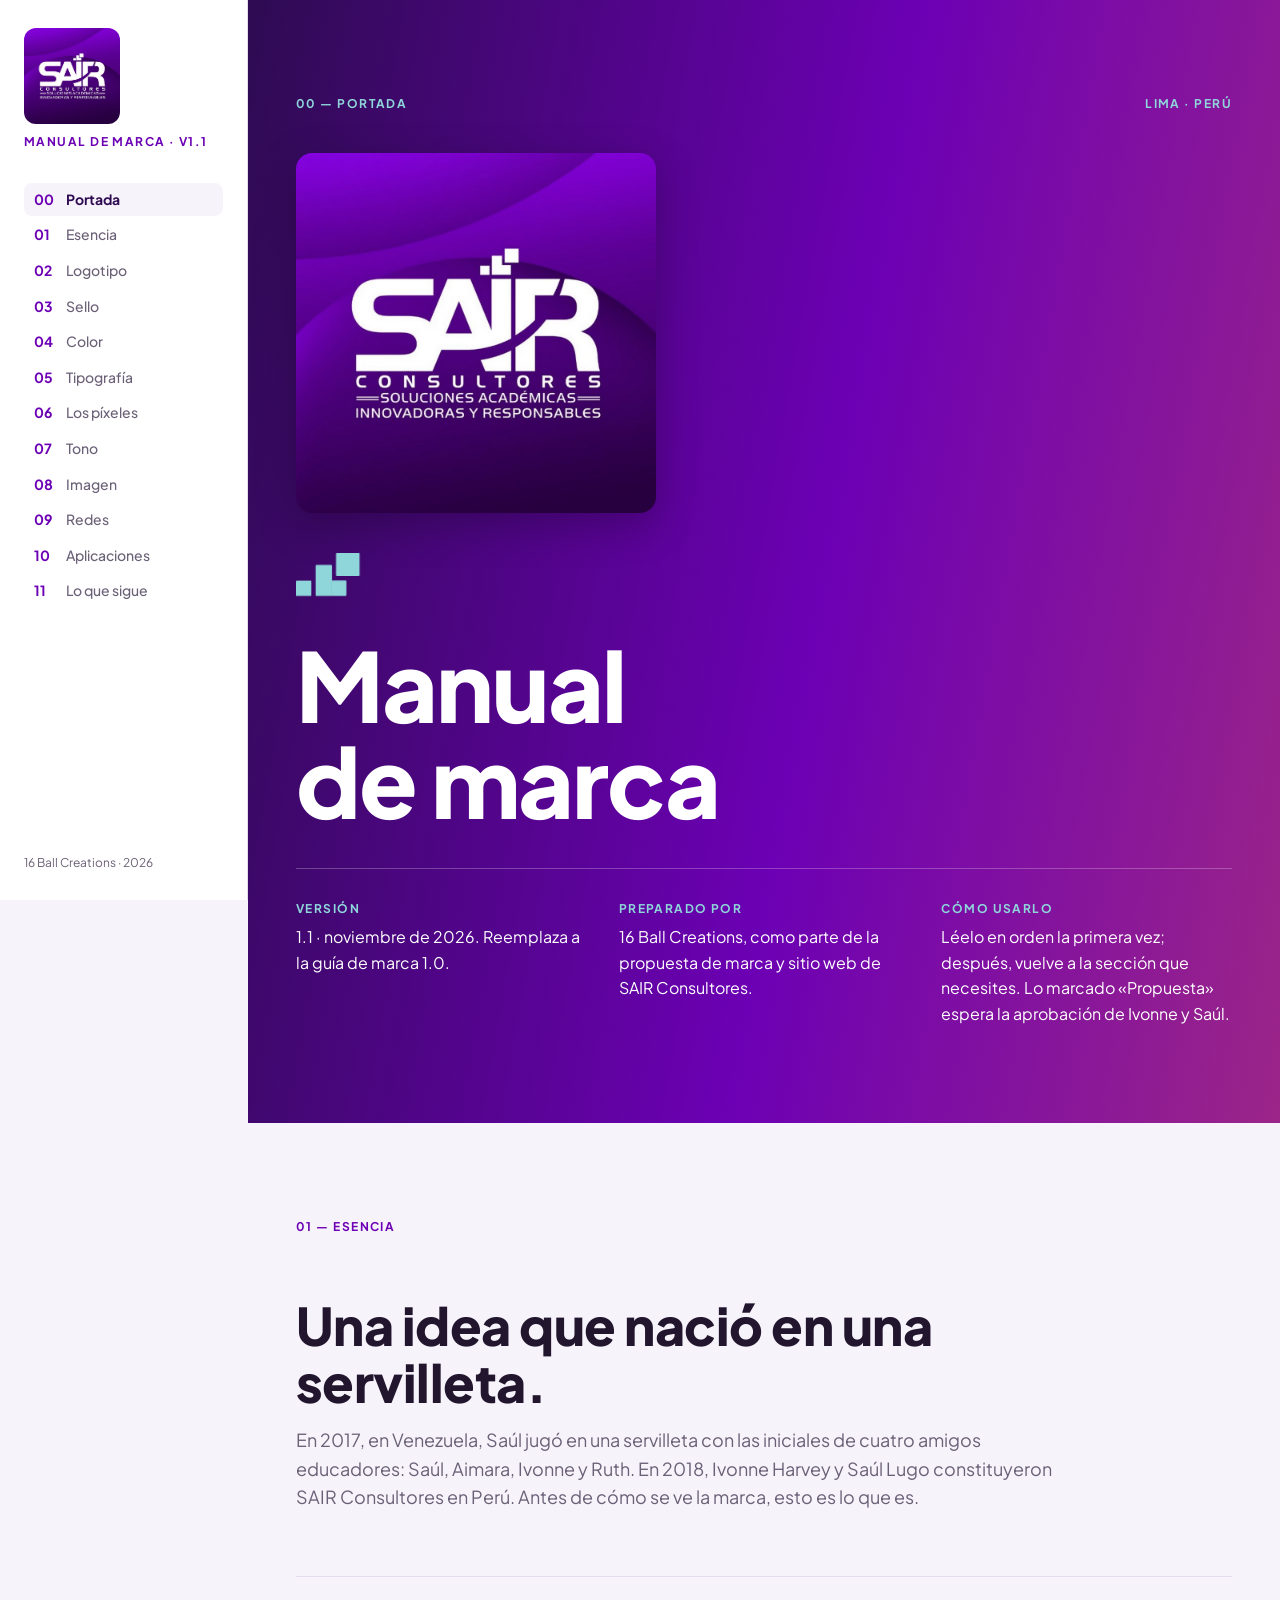
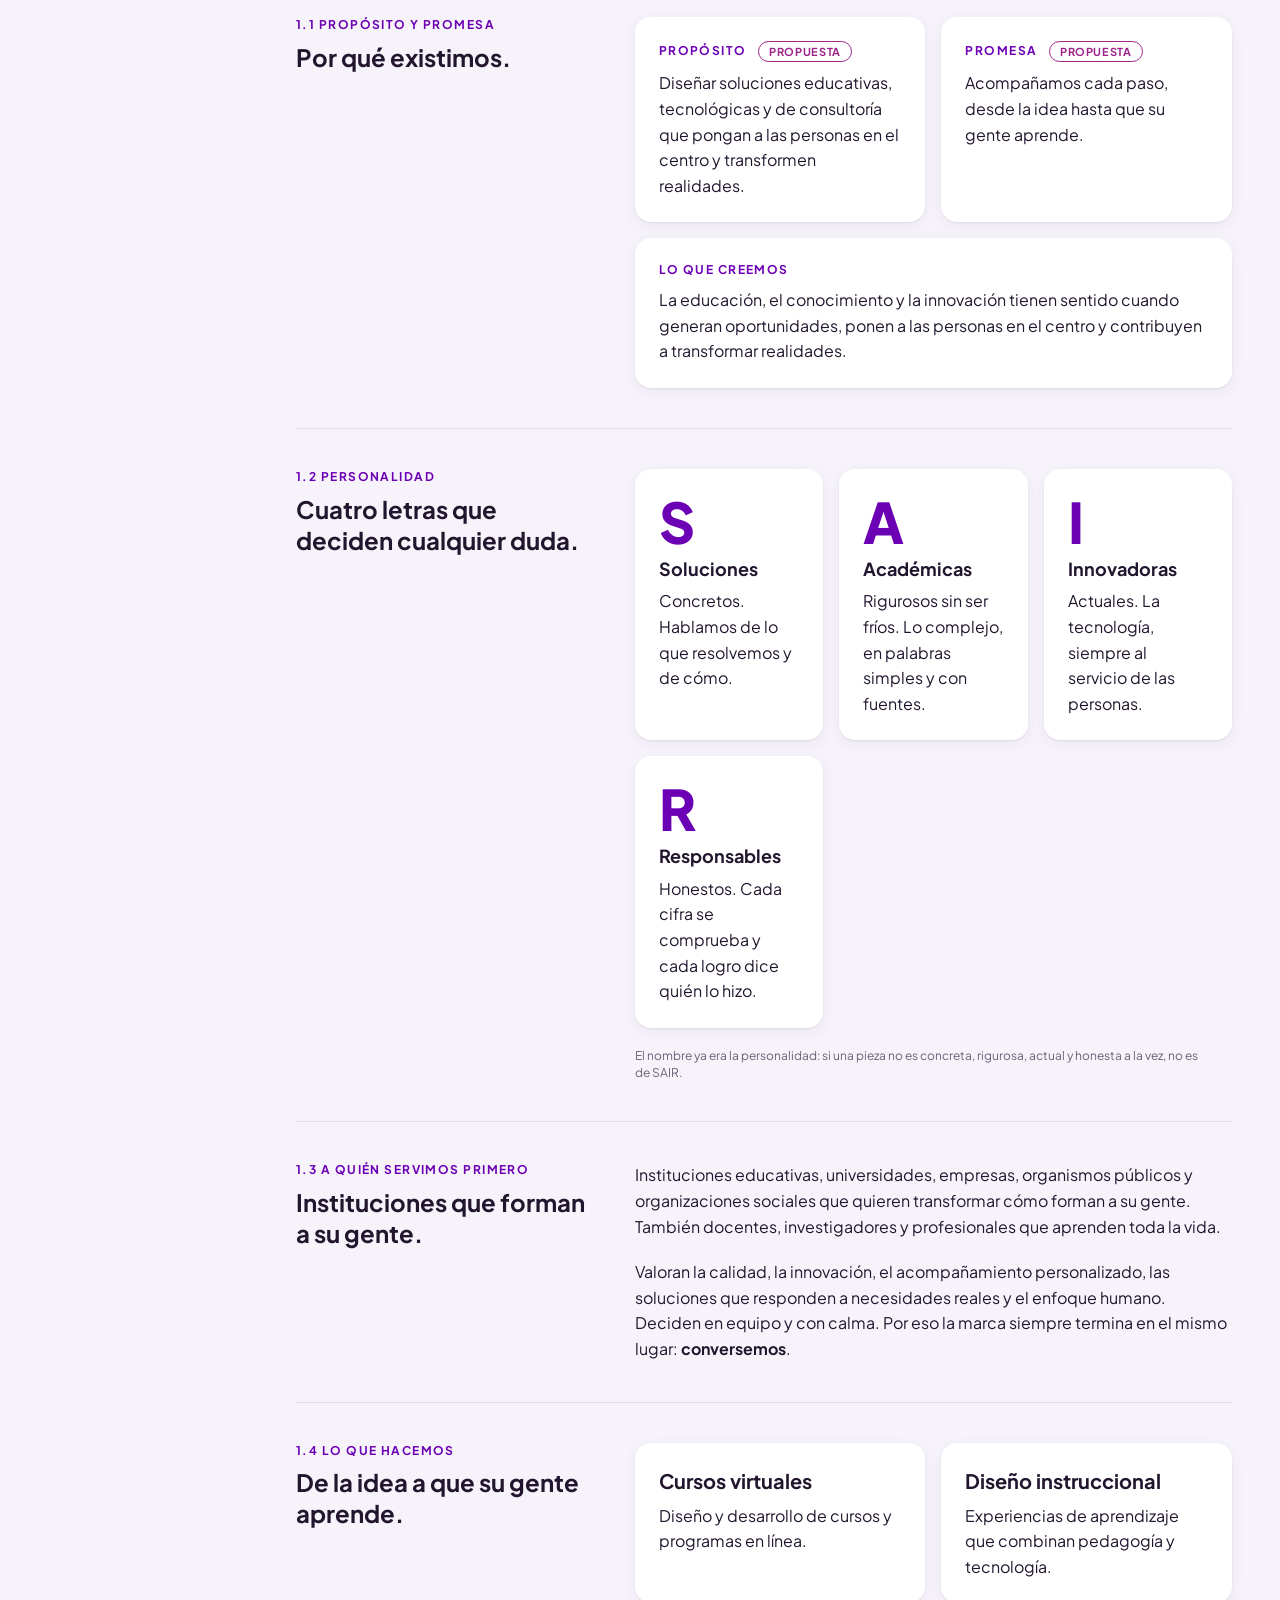
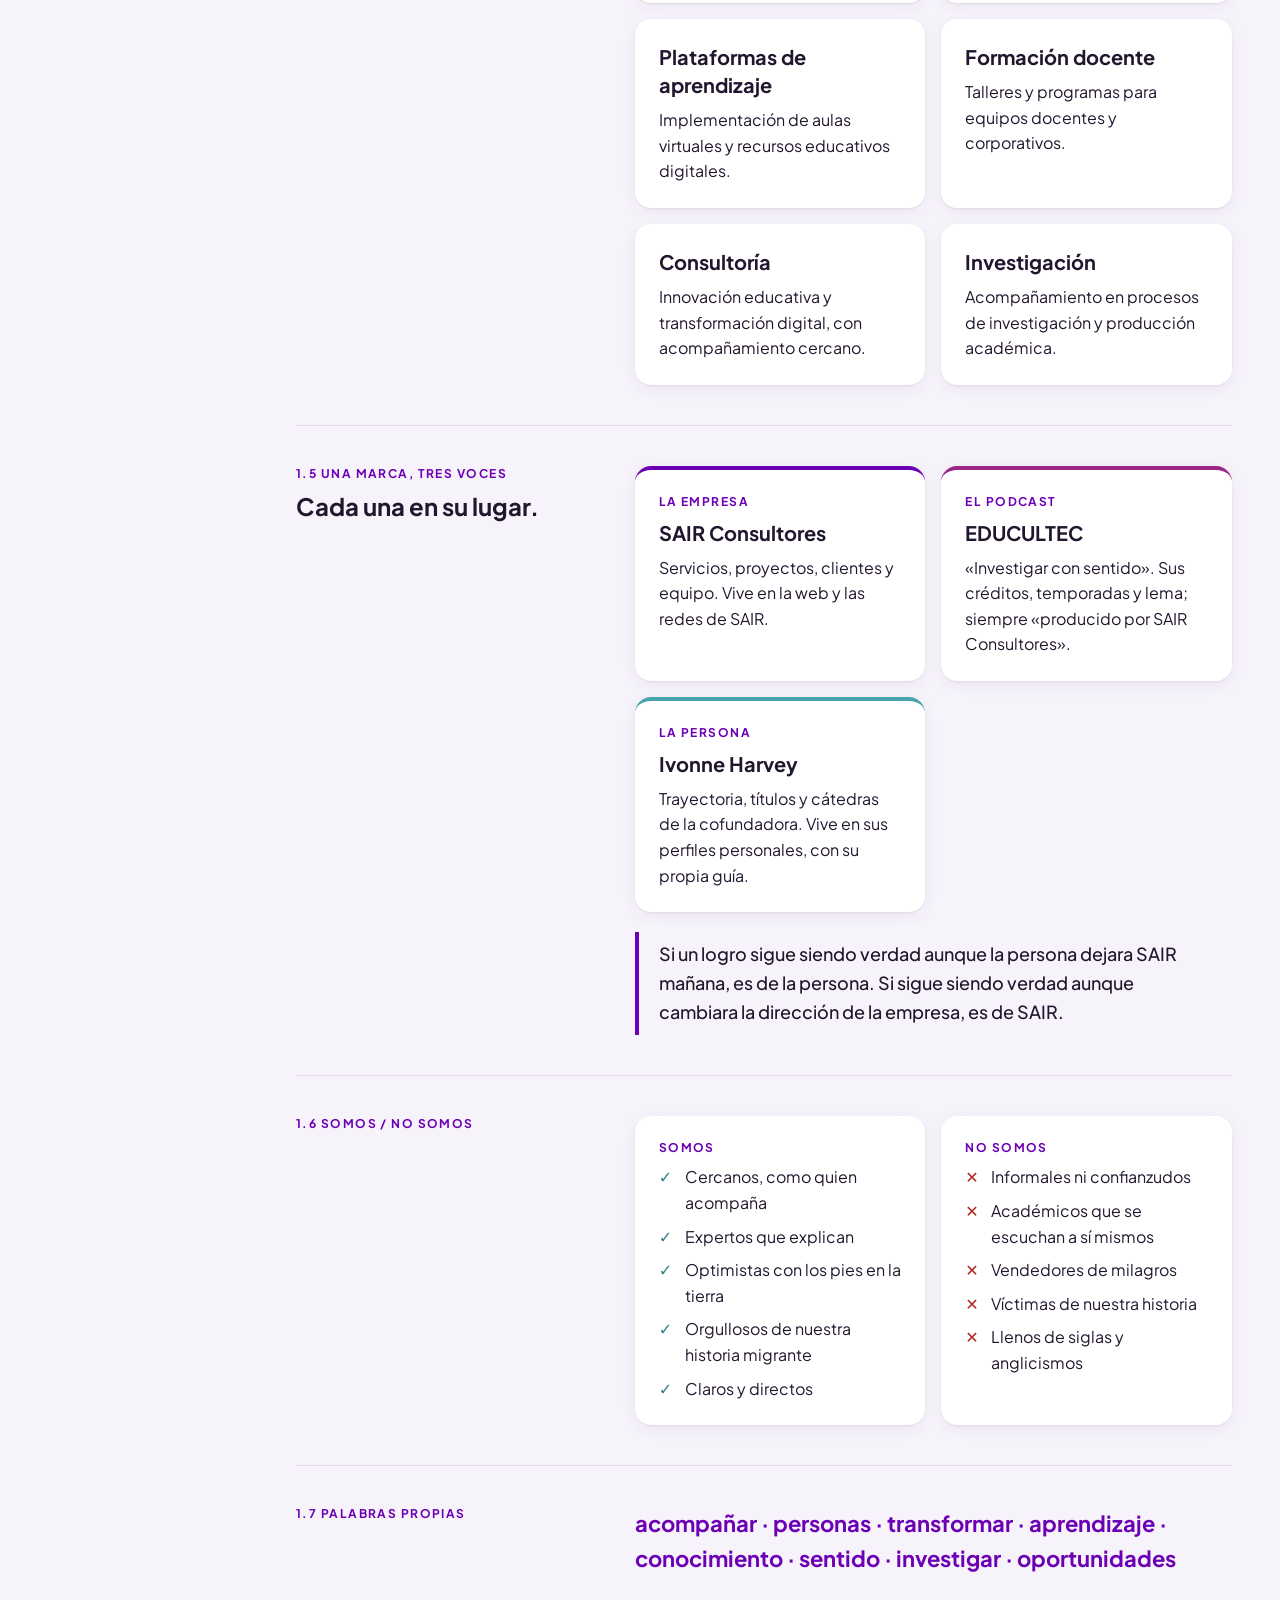
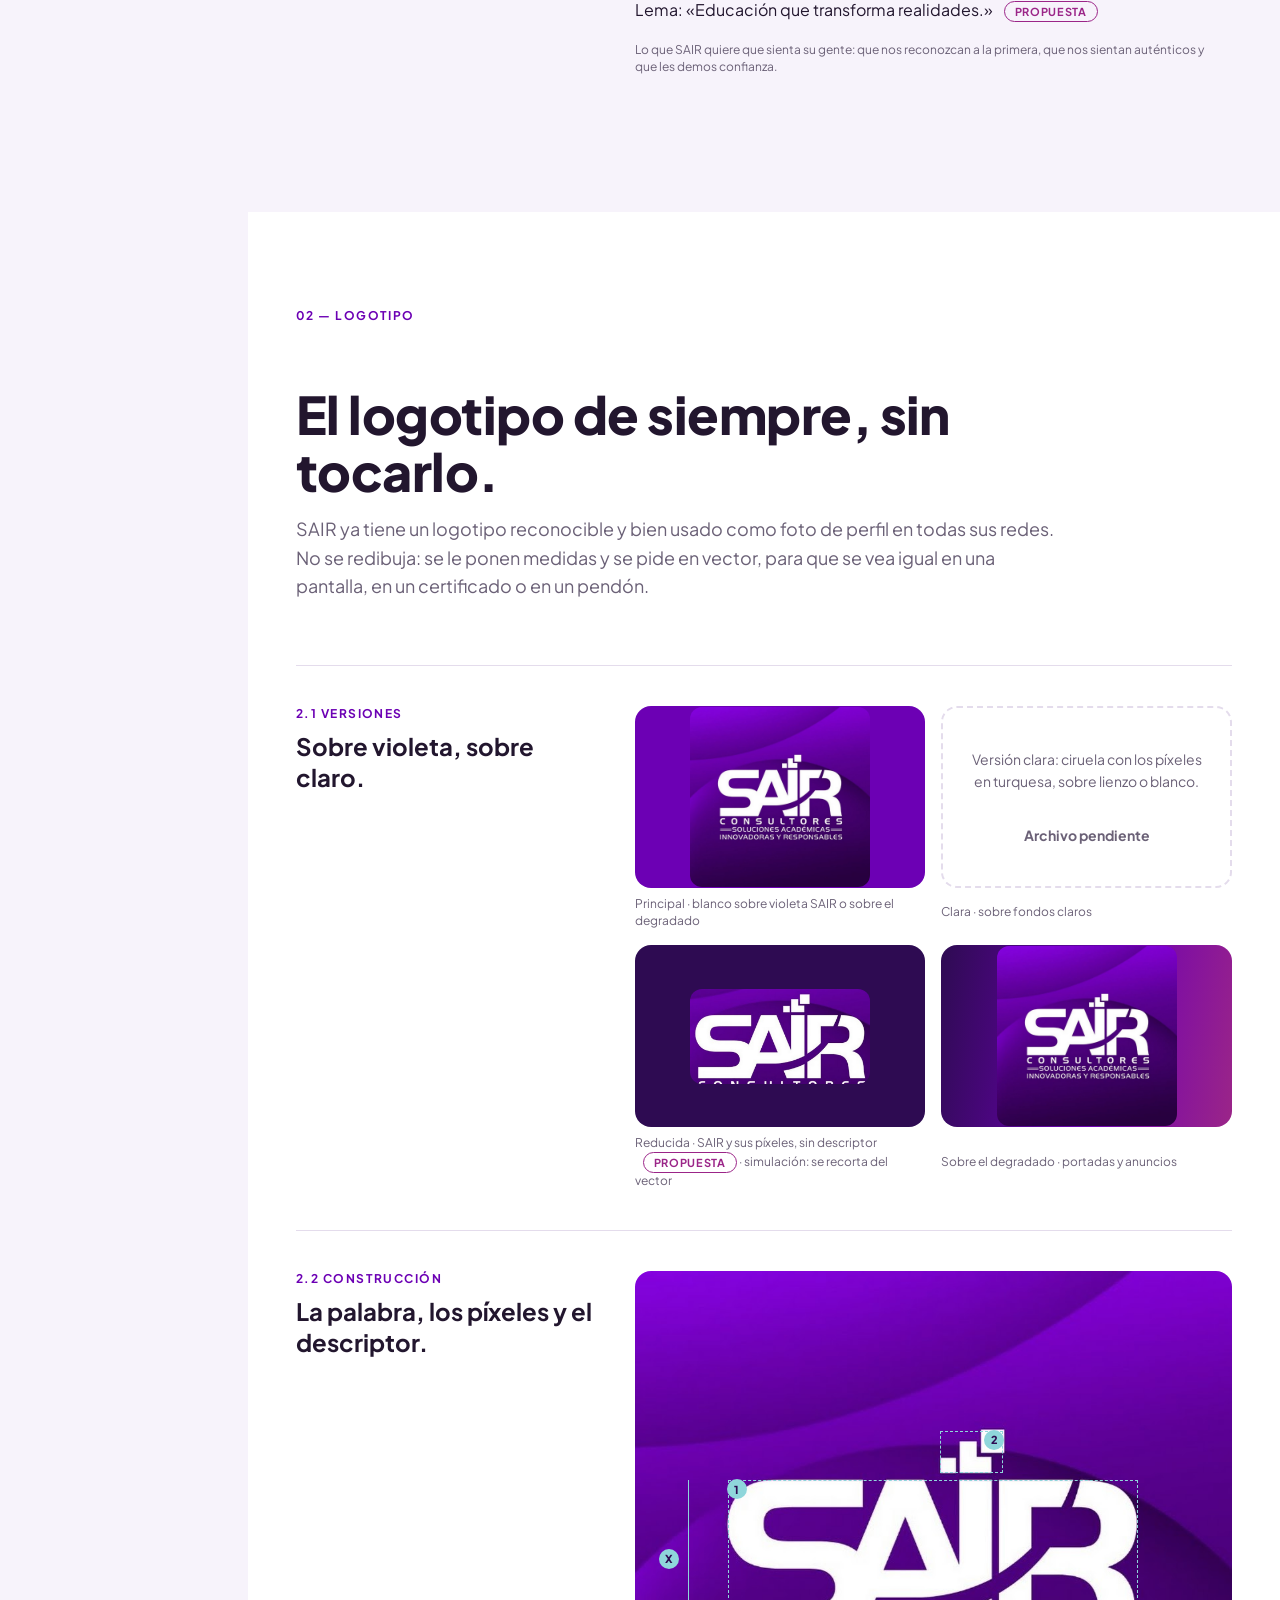
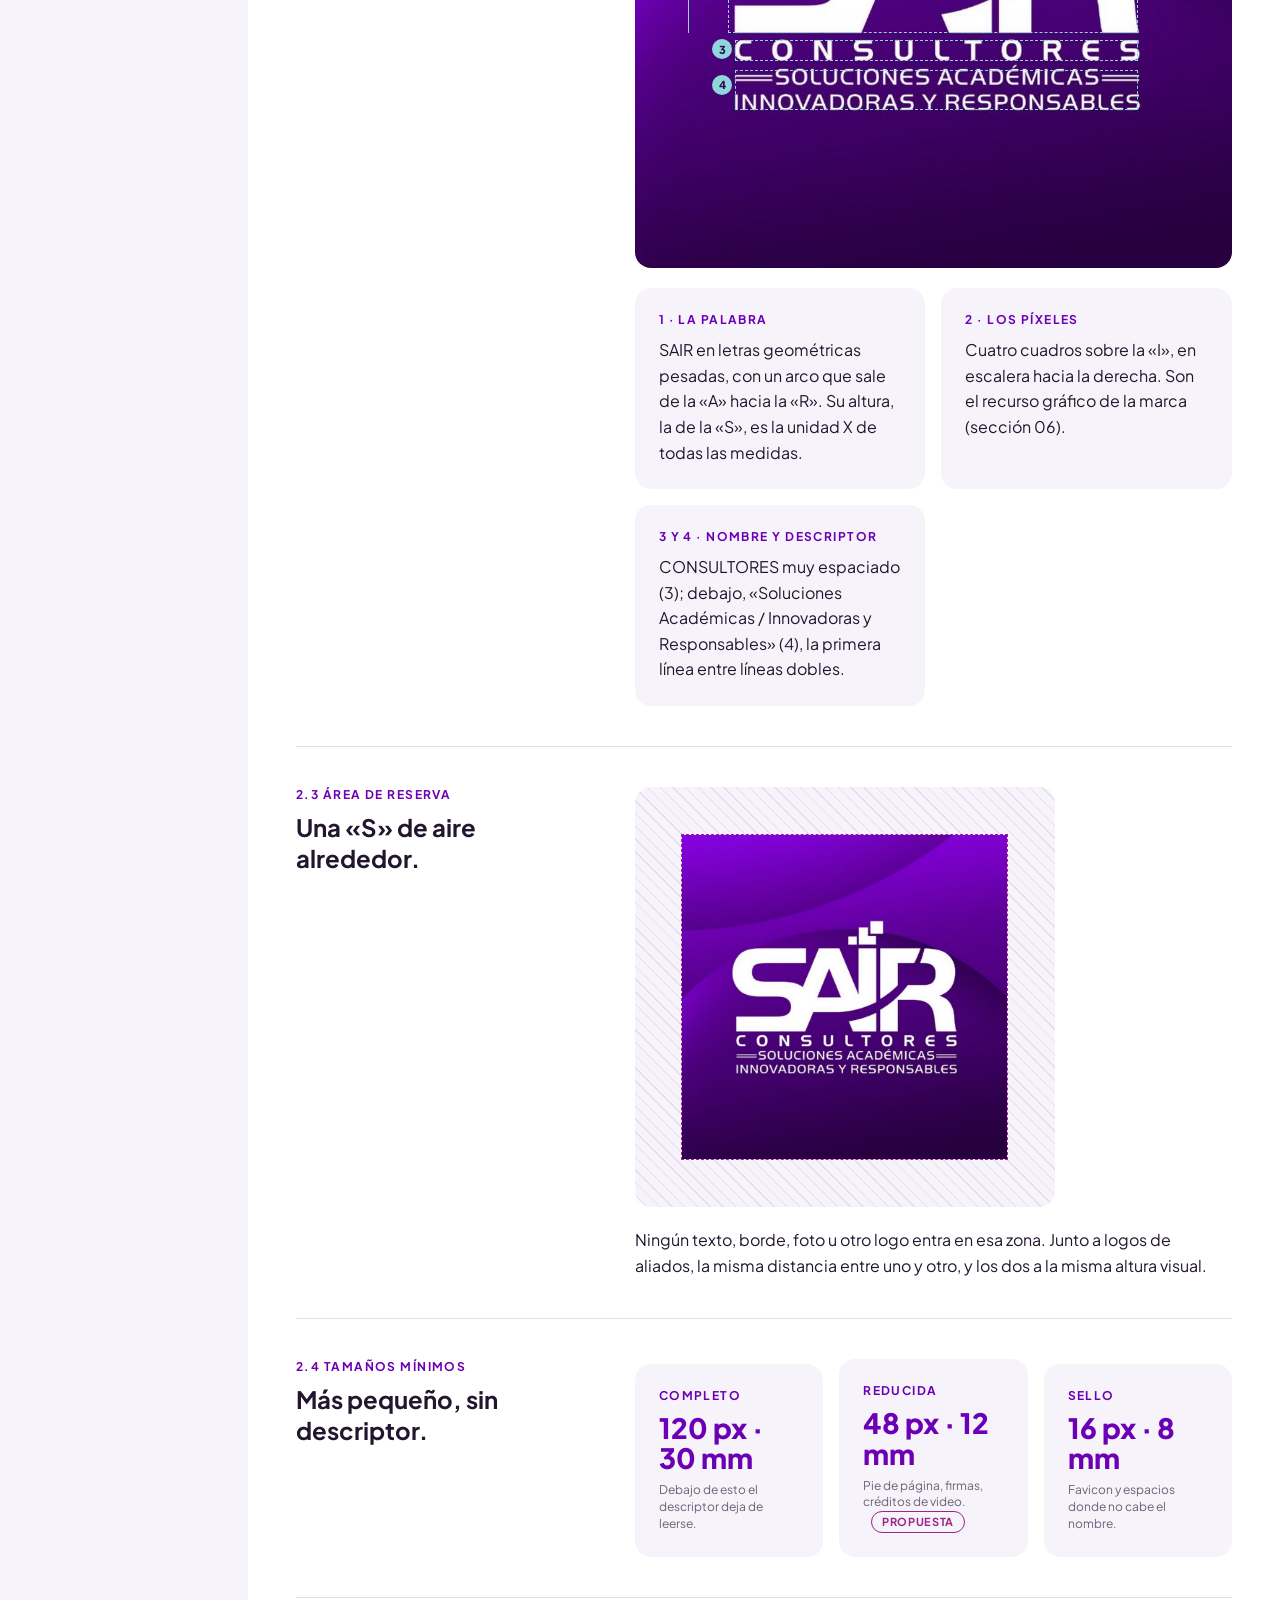
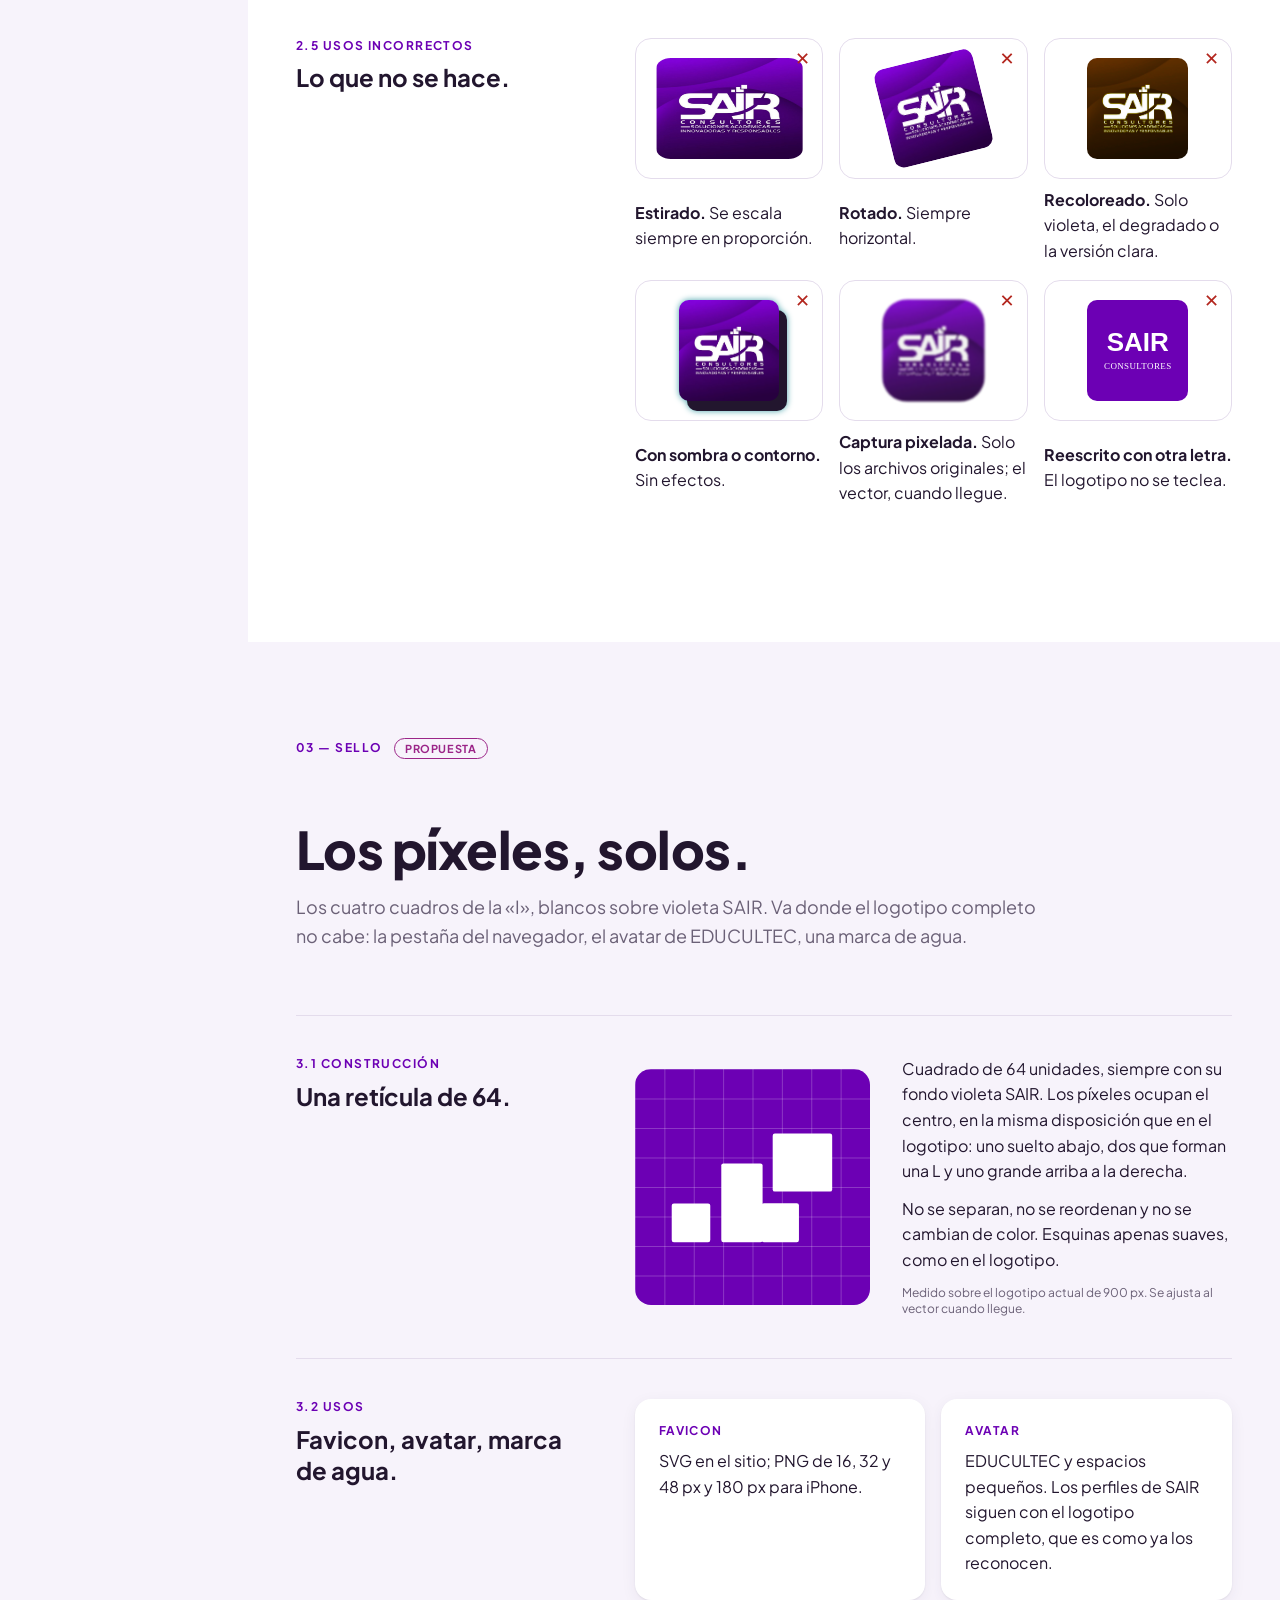
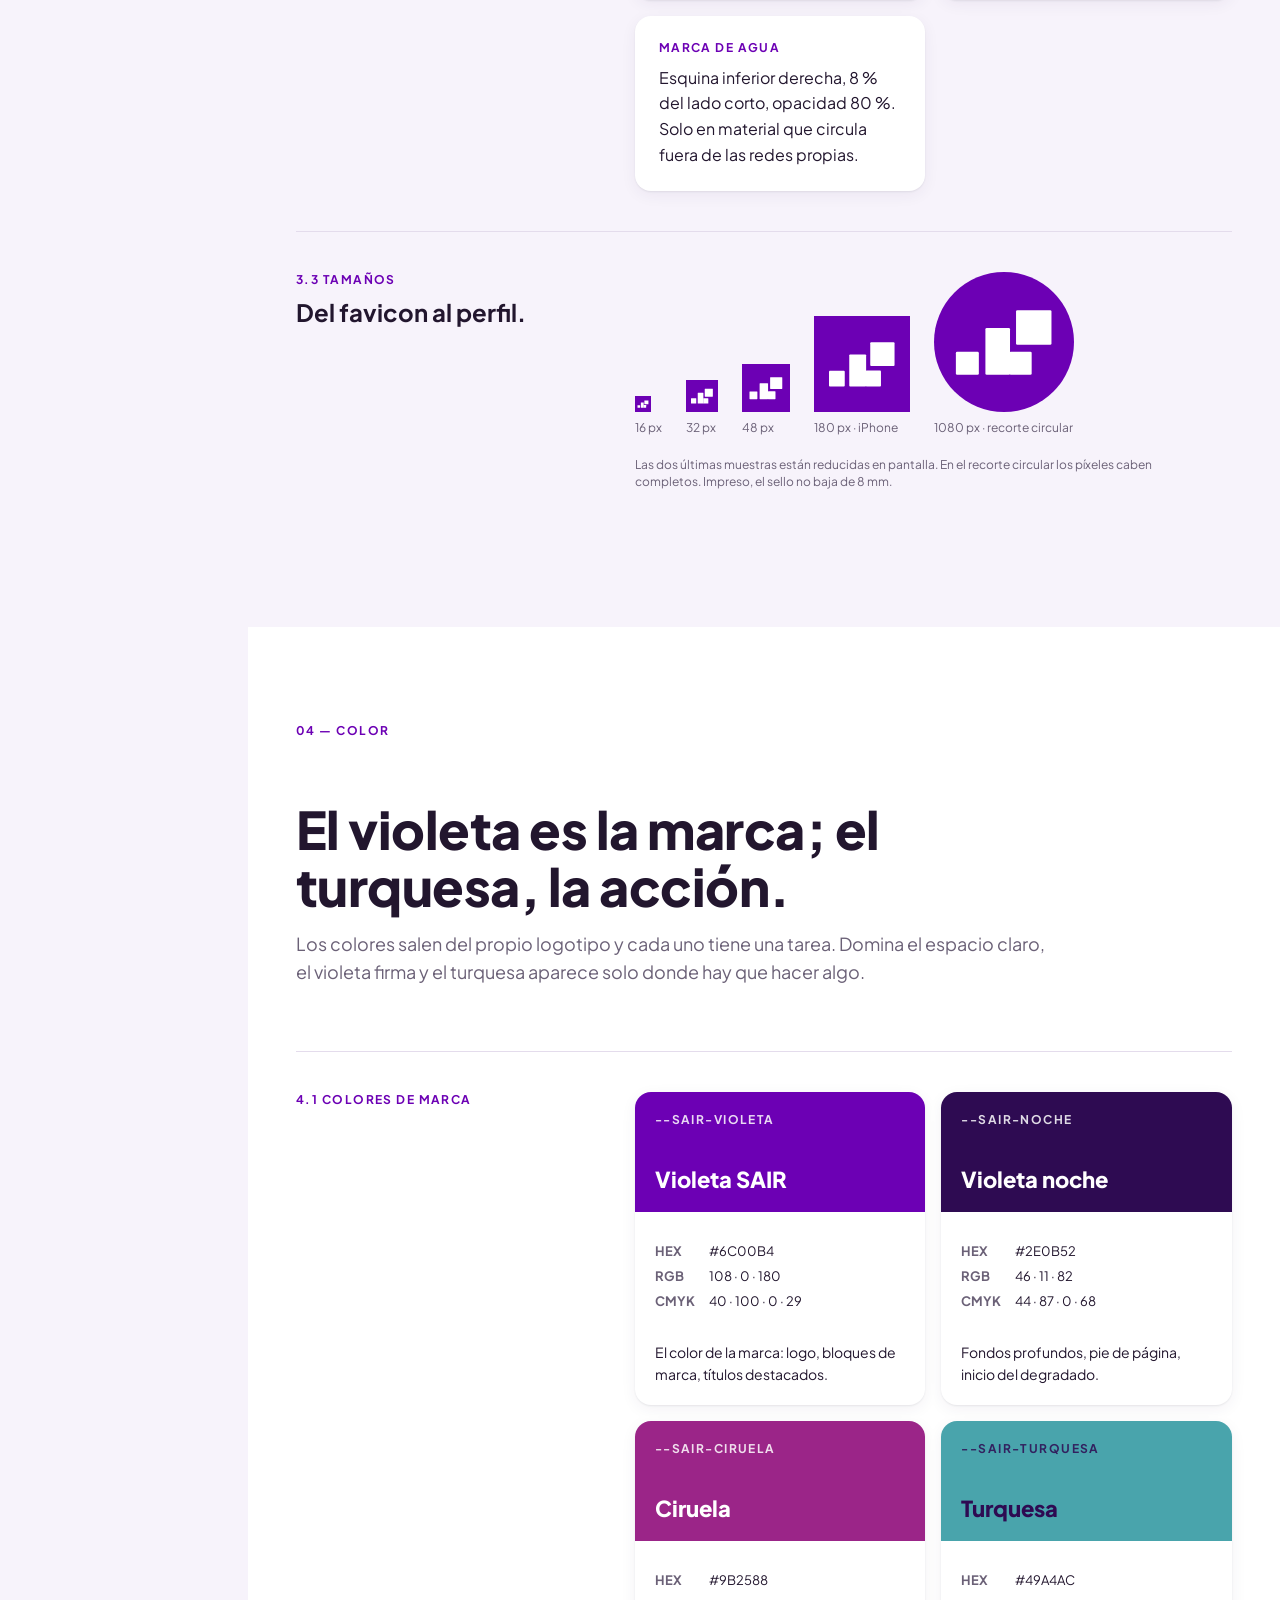
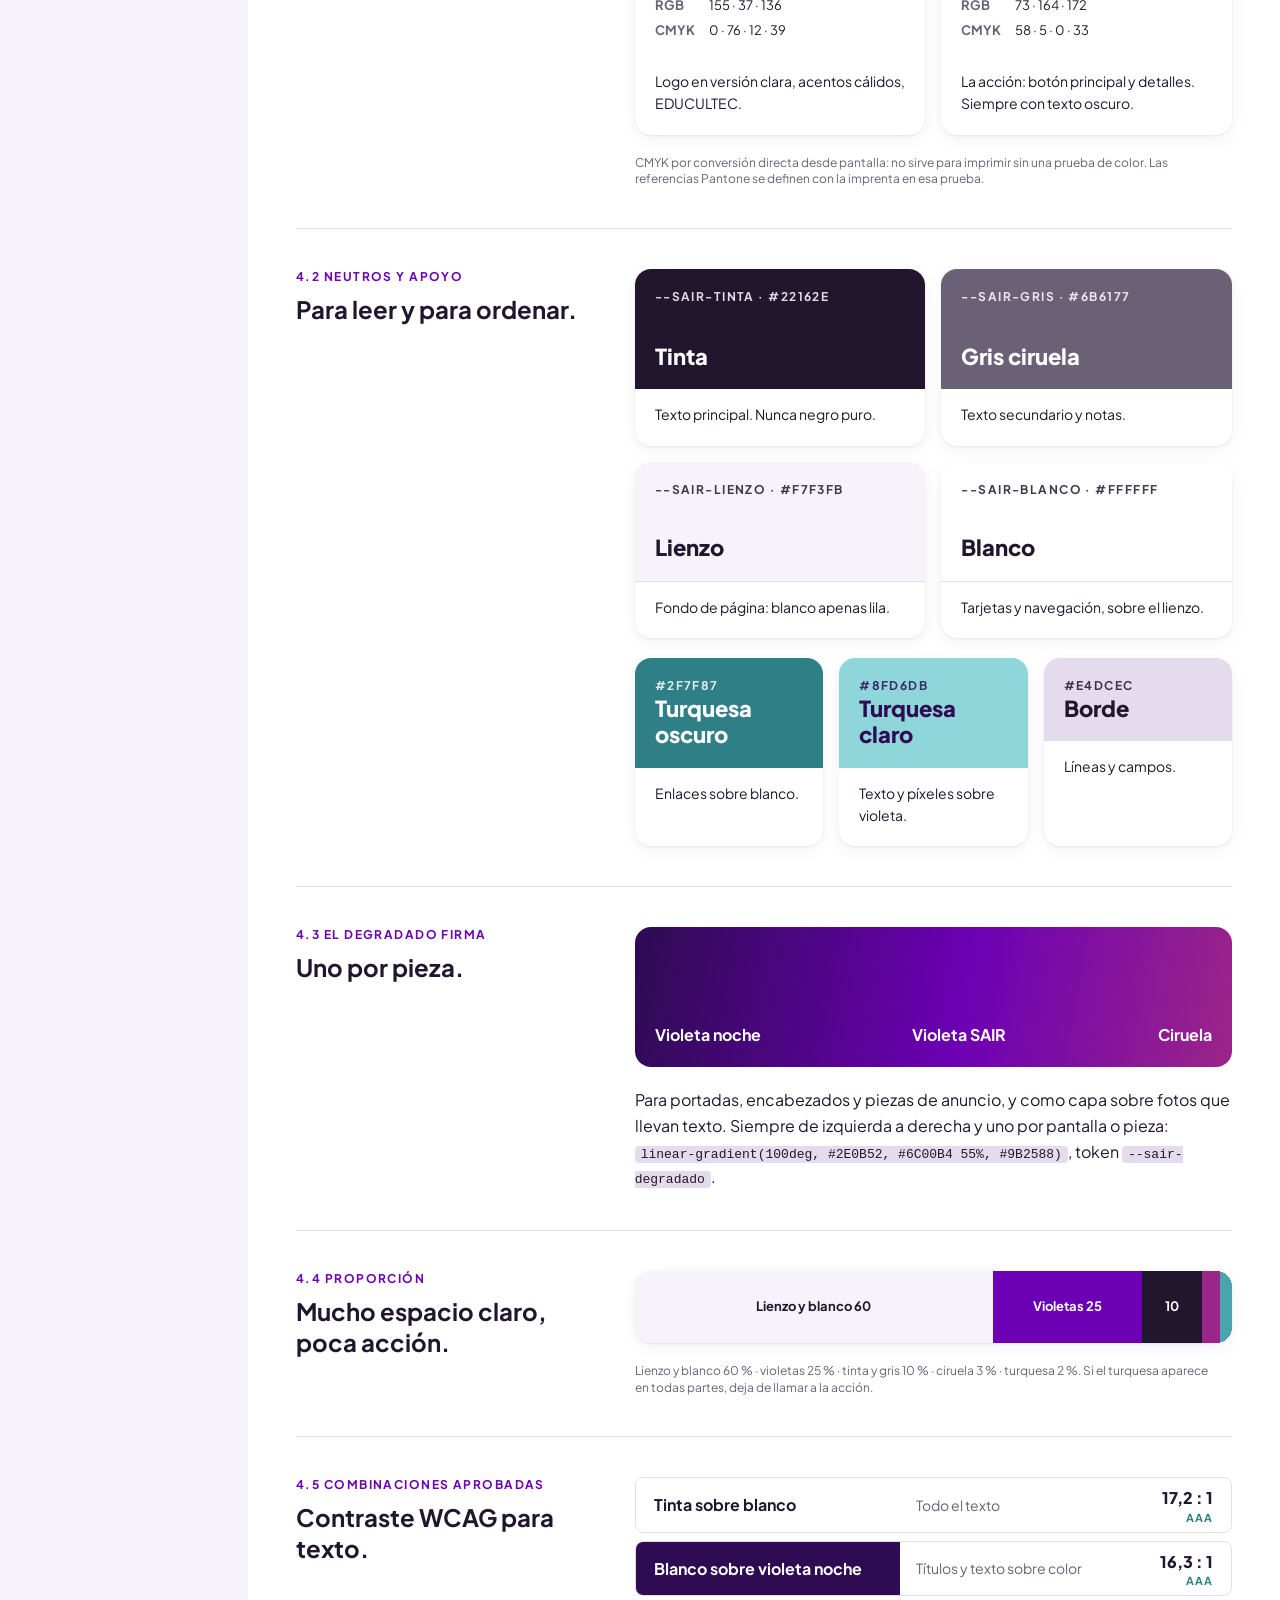
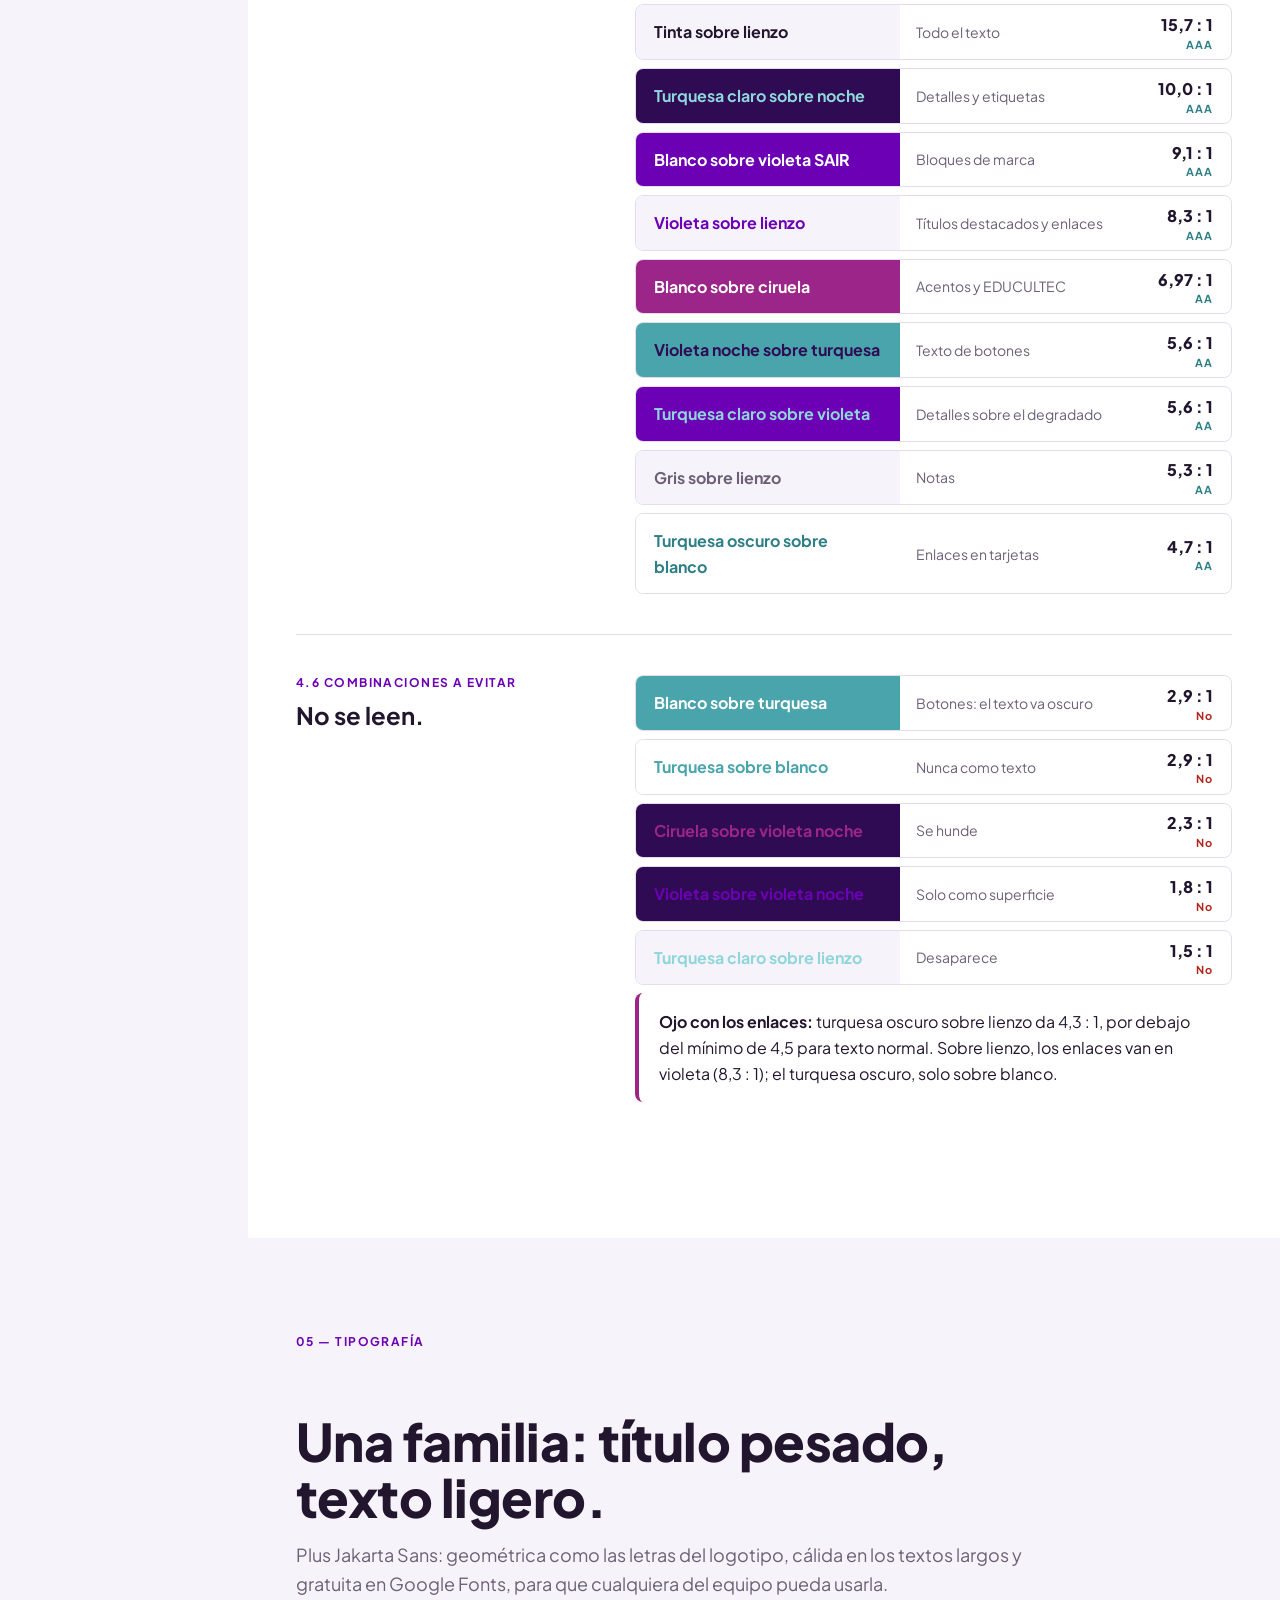
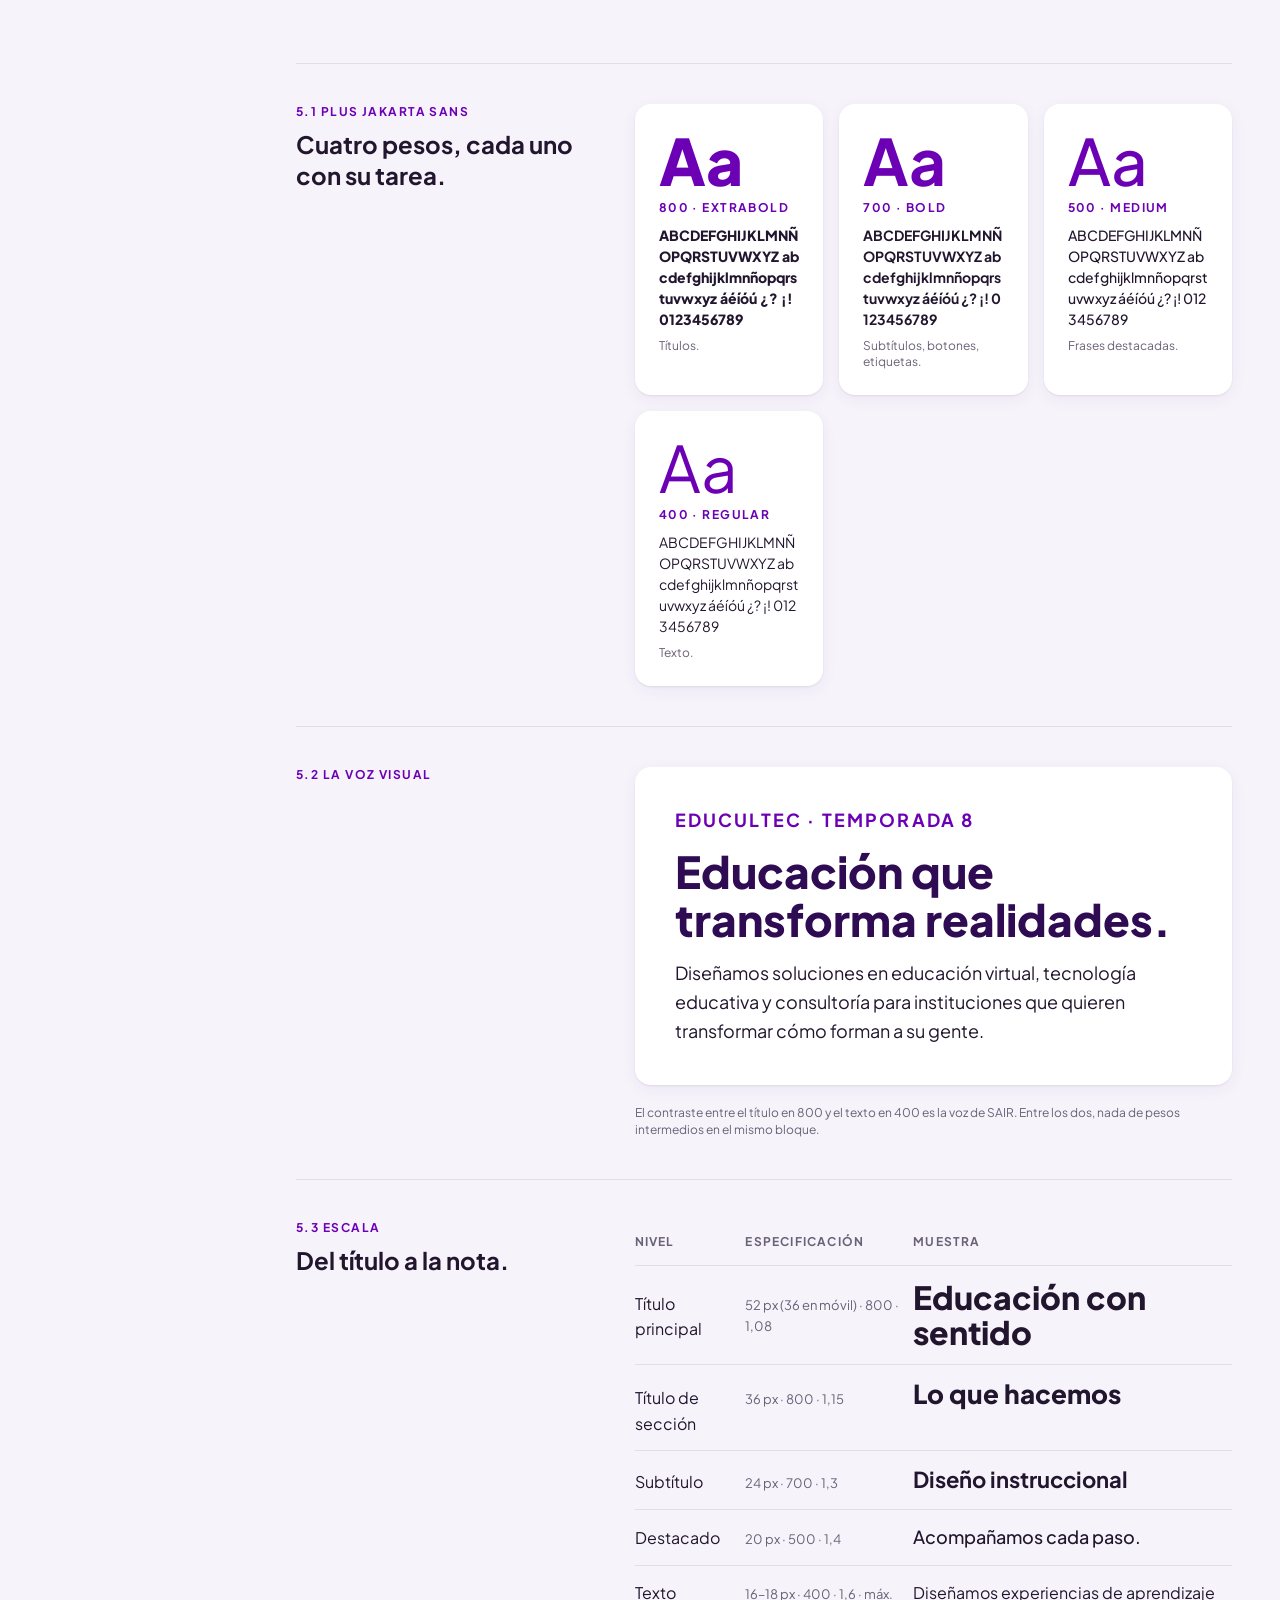
==== commit eb2a5904: "Manual de marca v1.1 en /marca/; la guía 1.0 redirige ahí Co-Authored-By: Claude Opus 5.5 <noreply@a" ====
--- a/guia/index.html
+++ b/guia/index.html
@@ -1,353 +1,15 @@
-<!DOCTYPE html>
+<!doctype html>
 <html lang="es">
 <head>
 <meta charset="utf-8">
 <meta name="viewport" content="width=device-width, initial-scale=1">
-<title>Guía de marca · SAIR Consultores</title>
-<meta name="description" content="Cómo se ve y cómo habla SAIR Consultores: historia, logotipo, colores, tipografía, tono de comunicación y textos oficiales.">
-<meta name="theme-color" content="#2E0B52">
-<link rel="preconnect" href="https://fonts.googleapis.com">
-<link rel="preconnect" href="https://fonts.gstatic.com" crossorigin>
-<link rel="stylesheet" href="../assets/css/sair.css">
-<link rel="stylesheet" href="guia.css">
+<title>El manual de marca se mudó · SAIR Consultores</title>
+<meta name="robots" content="noindex">
+<link rel="canonical" href="../marca/">
+<meta http-equiv="refresh" content="0; url=../marca/">
+<style>body{margin:0;padding:48px 16px;font:16px/1.6 system-ui,sans-serif;background:#F7F3FB;color:#22162E;text-align:center}a{color:#6C00B4;font-weight:700}</style>
 </head>
 <body>
-
-<header class="portada sobre-oscuro">
-  <span class="deco pixeles" aria-hidden="true"><i></i><i></i><i></i><i></i><i></i><i></i></span>
-  <div class="portada-in">
-    <div>
-      <p class="kicker"><span class="pixeles" aria-hidden="true"><i></i><i></i><i></i><i></i><i></i><i></i></span>Guía de marca</p>
-      <h1>Así se ve y así habla SAIR&nbsp;Consultores.</h1>
-      <p>Una sola marca en todas partes. Esta guía reúne nuestra historia, el logotipo, los colores, la tipografía y el tono con el que hablamos, para que cualquier persona que trabaje con SAIR la aplique igual.</p>
-      <p class="meta"><span><b>Versión</b> 1.0 · propuesta para aprobar</span><span><b>Fecha</b> noviembre de 2026</span><span><b>Preparada por</b> 16 Ball Creations</span></p>
-    </div>
-    <img class="logo" src="../assets/img/logo-sair-violeta.jpg" alt="Logotipo de SAIR Consultores, Soluciones Académicas Innovadoras y Responsables, en blanco sobre violeta" width="900" height="900">
-  </div>
-</header>
-
-<div class="doc">
-  <nav class="indice" aria-label="Índice">
-    <p>Contenido</p>
-    <ol>
-      <li><a href="#quienes">Quiénes somos</a></li>
-      <li><a href="#arquitectura">Una marca, tres voces</a></li>
-      <li><a href="#logotipo">Logotipo</a></li>
-      <li><a href="#color">Color</a></li>
-      <li><a href="#tipografia">Tipografía</a></li>
-      <li><a href="#formas">Formas y elementos</a></li>
-      <li><a href="#tono">Tono de comunicación</a></li>
-      <li><a href="#nombres">Cómo nos nombramos</a></li>
-      <li><a href="#textos">Textos oficiales</a></li>
-      <li><a href="#redes">En redes</a></li>
-    </ol>
-  </nav>
-
-  <main>
-
-    <!-- 01 -->
-    <section class="seccion" id="quienes">
-      <p class="num">01</p>
-      <h2>Quiénes somos</h2>
-      <p class="lead">SAIR Consultores diseña soluciones innovadoras en educación, tecnología y consultoría, que impulsan el aprendizaje, la divulgación del conocimiento y la transformación de personas y organizaciones.</p>
-
-      <h3>Nuestra historia</h3>
-      <p>Todo comenzó en Venezuela, en 2017, con cuatro amigos y profesionales de la educación que compartían una misma inquietud: crear algo propio para poner su experiencia al servicio de la transformación educativa.</p>
-      <p>Un día, en medio de esas conversaciones, Saúl tomó una servilleta y empezó a jugar con las iniciales de sus nombres: <b>Ruth, Ivonne, Aimara y Saúl</b>. Así nació SAIR, un nombre que después encontró su significado: <b>Soluciones Académicas Innovadoras y Responsables</b>.</p>
-      <p>La migración llevó a cada uno por un camino distinto, pero el sueño se quedó. En 2018, Saúl Lugo e Ivonne Harvey constituyeron SAIR Consultores en Perú, y lo que empezó en una servilleta hoy desarrolla proyectos educativos, soluciones tecnológicas, experiencias de aprendizaje y consultorías para instituciones de distintos sectores. Con el tiempo nació también EDUCULTEC, nuestro podcast.</p>
-
-      <blockquote class="cita">SAIR nació de la amistad, del conocimiento compartido y de las ganas de hacer las cosas de manera diferente. La migración nos obligó a reinventarnos, pero también nos dio la oportunidad de demostrar que los sueños pueden cruzar fronteras.<small>Ivonne Harvey y Saúl Lugo, cofundadores</small></blockquote>
-
-      <h3>Lo que creemos</h3>
-      <p>La educación, el conocimiento y la innovación tienen sentido cuando generan oportunidades, ponen a las personas en el centro y contribuyen a transformar realidades.</p>
-
-      <div class="rejilla r2">
-        <div class="tarjeta"><h4>Propósito <span class="pendiente">Propuesta</span></h4><p>Diseñar soluciones educativas, tecnológicas y de consultoría que pongan a las personas en el centro y transformen realidades.</p></div>
-        <div class="tarjeta"><h4>A quién servimos primero</h4><p>Instituciones educativas, universidades, empresas, organismos públicos y organizaciones sociales que quieren transformar cómo forman a su gente. También docentes, investigadores y profesionales que aprenden toda la vida.</p></div>
-      </div>
-
-      <h3>Lo que hacemos</h3>
-      <div class="rejilla r4">
-        <div class="tarjeta"><div class="icono" aria-hidden="true"><span class="pixeles"><i></i><i></i><i></i><i></i><i></i><i></i></span></div><h4>Educación virtual</h4><p>Diseño instruccional, cursos y experiencias de aprendizaje en línea.</p></div>
-        <div class="tarjeta"><div class="icono" aria-hidden="true"><span class="pixeles"><i></i><i></i><i></i><i></i><i></i><i></i></span></div><h4>Tecnología educativa</h4><p>Implementación de plataformas de aprendizaje y recursos digitales.</p></div>
-        <div class="tarjeta"><div class="icono" aria-hidden="true"><span class="pixeles"><i></i><i></i><i></i><i></i><i></i><i></i></span></div><h4>Consultoría</h4><p>Acompañamiento en innovación educativa y transformación digital.</p></div>
-        <div class="tarjeta"><div class="icono" aria-hidden="true"><span class="pixeles"><i></i><i></i><i></i><i></i><i></i><i></i></span></div><h4>Formación</h4><p>Talleres y programas para equipos docentes y corporativos.</p></div>
-      </div>
-    </section>
-
-    <!-- 02 -->
-    <section class="seccion" id="arquitectura">
-      <p class="num">02</p>
-      <h2>Una marca, tres voces</h2>
-      <p class="lead">Alrededor de SAIR viven tres identidades. Cada una tiene su lugar y ninguna se apropia de lo que es de otra: así la marca se reconoce a la primera.</p>
-      <div class="rejilla r3">
-        <div class="tarjeta"><h4 style="color:var(--sair-violeta)">SAIR Consultores</h4><p>La empresa. Habla de servicios, proyectos, clientes y equipo. Se publica en la web y las redes de SAIR.</p></div>
-        <div class="tarjeta"><h4 style="color:var(--sair-ciruela)">EDUCULTEC</h4><p>El podcast de SAIR: investigación con sentido. Tiene sus propios créditos, temporadas y lema, y siempre se presenta como «producido por SAIR Consultores».</p></div>
-        <div class="tarjeta"><h4 style="color:var(--sair-turquesa-osc)">Ivonne Harvey</h4><p>La marca personal de la cofundadora: trayectoria, títulos, cátedras y voz propia. Vive en sus perfiles personales y tiene su propia guía.</p></div>
-      </div>
-      <blockquote class="cita">Si un logro sigue siendo verdad aunque la persona dejara SAIR mañana, es de la persona. Si sigue siendo verdad aunque cambiara la dirección de la empresa, es de SAIR.<small>La regla para decidir qué se publica dónde</small></blockquote>
-    </section>
-
-    <!-- 03 -->
-    <section class="seccion" id="logotipo">
-      <p class="num">03</p>
-      <h2>Logotipo</h2>
-      <p class="lead">El logotipo es la palabra SAIR con sus píxeles sobre la «I», el nombre CONSULTORES y el descriptor «Soluciones Académicas Innovadoras y Responsables».</p>
-      <div class="rejilla r2">
-        <div>
-          <div class="logo-caja oscuro"><img src="../assets/img/logo-sair-violeta.jpg" alt="Logotipo de SAIR en blanco sobre violeta" width="900" height="900"></div>
-          <p><b>Versión principal:</b> blanco sobre el violeta de la marca.</p>
-        </div>
-        <div>
-          <div class="logo-caja claro"><div><p style="font-size:44px;font-weight:800;color:var(--sair-ciruela);margin:0;letter-spacing:.02em">SAIR</p><p style="margin:0;font-size:13px;letter-spacing:.3em;color:var(--sair-ciruela);font-weight:700">CONSULTORES</p><p style="margin:12px 0 0"><span class="pendiente">Archivo en vector pendiente</span></p></div></div>
-          <p><b>Versión clara:</b> ciruela con acento turquesa sobre blanco.</p>
-        </div>
-      </div>
-      <h3>Reglas de uso</h3>
-      <div class="sino">
-        <div class="si"><h4>Sí</h4><ul>
-          <li>Usar los archivos originales en vector (SVG o PDF).</li>
-          <li>Dejar a su alrededor un espacio libre igual a la altura de la «S».</li>
-          <li>Usar la versión blanca sobre violeta o sobre el degradado, y la versión ciruela sobre fondos claros.</li>
-          <li>Tamaño mínimo: 120&nbsp;px de ancho en pantalla, 30&nbsp;mm impreso. Más pequeño, sin el descriptor.</li>
-        </ul></div>
-        <div class="nono"><h4>No</h4><ul>
-          <li>Deformarlo, rotarlo, cambiarle los colores o agregarle sombras.</li>
-          <li>Ponerlo sobre fotos con mucho detalle sin una capa de color.</li>
-          <li>Redibujarlo o reescribirlo con otra tipografía.</li>
-          <li>Usar capturas de pantalla o imágenes pixeladas del logo.</li>
-        </ul></div>
-      </div>
-    </section>
-
-    <!-- 04 -->
-    <section class="seccion" id="color">
-      <p class="num">04</p>
-      <h2>Color</h2>
-      <p class="lead">El violeta es la marca; el turquesa, la acción. Los colores salen del propio logotipo de SAIR y se ordenaron para que cada uno tenga una tarea.</p>
-
-      <h3>Colores de marca</h3>
-      <div class="rejilla r4">
-        <div class="muestra"><div class="chip" style="background:#2E0B52;color:#fff">Aa</div><div class="datos"><b>Violeta noche</b><code>#2E0B52</code><br>Fondos profundos, pie de página, inicio del degradado.</div></div>
-        <div class="muestra"><div class="chip" style="background:#6C00B4;color:#fff">Aa</div><div class="datos"><b>Violeta SAIR</b><code>#6C00B4</code><br>El color de la marca: títulos destacados, logo, bloques de marca.</div></div>
-        <div class="muestra"><div class="chip" style="background:#9B2588;color:#fff">Aa</div><div class="datos"><b>Ciruela</b><code>#9B2588</code><br>Logo en versión clara, acentos cálidos, EDUCULTEC.</div></div>
-        <div class="muestra"><div class="chip" style="background:#49A4AC;color:#2E0B52">Aa</div><div class="datos"><b>Turquesa</b><code>#49A4AC</code><br>La acción: botones principales y detalles. Siempre con texto oscuro.</div></div>
-      </div>
-
-      <h3>Neutros</h3>
-      <div class="rejilla r4">
-        <div class="muestra"><div class="chip" style="background:#22162E;color:#fff">Aa</div><div class="datos"><b>Tinta</b><code>#22162E</code><br>Texto principal. Nunca negro puro.</div></div>
-        <div class="muestra"><div class="chip" style="background:#6B6177;color:#fff">Aa</div><div class="datos"><b>Gris ciruela</b><code>#6B6177</code><br>Texto secundario y notas.</div></div>
-        <div class="muestra"><div class="chip" style="background:#F7F3FB;color:#22162E;border-bottom:1px solid #E4DCEC">Aa</div><div class="datos"><b>Lienzo</b><code>#F7F3FB</code><br>Fondo de página: blanco apenas lila.</div></div>
-        <div class="muestra"><div class="chip" style="background:#FFFFFF;color:#22162E;border-bottom:1px solid #E4DCEC">Aa</div><div class="datos"><b>Blanco</b><code>#FFFFFF</code><br>Tarjetas y navegación, sobre el lienzo.</div></div>
-      </div>
-      <p>Apoyo: <span class="chipmini" style="background:#2F7F87"></span><b>Turquesa oscuro</b> <code>#2F7F87</code> para enlaces y texto turquesa sobre fondo claro · <span class="chipmini" style="background:#8FD6DB"></span><b>Turquesa claro</b> <code>#8FD6DB</code> para texto o detalles sobre violeta · <span class="chipmini" style="background:#E4DCEC"></span><b>Borde</b> <code>#E4DCEC</code> para líneas y campos.</p>
-
-      <h3>El degradado firma</h3>
-      <div class="degradado-demo">Violeta noche → Violeta SAIR → Ciruela</div>
-      <p>Para portadas, encabezados de página y piezas de anuncio. Uno por pantalla o pieza, siempre de izquierda a derecha: <code>linear-gradient(100deg, #2E0B52, #6C00B4 55%, #9B2588)</code>.</p>
-
-      <h3>Proporción de uso</h3>
-      <div class="barra-uso" aria-hidden="true"><span style="flex:60;background:#F7F3FB;color:#22162E">60 · Lienzo y blanco</span><span style="flex:25;background:#6C00B4;color:#fff">25 · Violetas</span><span style="flex:10;background:#9B2588;color:#fff">10</span><span style="flex:5;background:#49A4AC"></span></div>
-      <p>Mucho espacio claro, violeta para la marca, ciruela como acento y turquesa solo donde hay que actuar. Si el turquesa aparece en todas partes, deja de llamar la atención.</p>
-
-      <h3>Combinaciones legibles</h3>
-      <table>
-        <thead><tr><th>Texto</th><th>Fondo</th><th>Contraste</th><th>Uso</th></tr></thead>
-        <tbody>
-          <tr><td><span class="chipmini" style="background:#22162E"></span>Tinta</td><td>Lienzo o blanco</td><td>15,7 – 17,2</td><td class="ok">Todo el texto</td></tr>
-          <tr><td><span class="chipmini" style="background:#fff"></span>Blanco</td><td>Violeta noche, violeta SAIR o ciruela</td><td>16,3 · 9,1 · 7,0</td><td class="ok">Títulos y texto sobre color</td></tr>
-          <tr><td><span class="chipmini" style="background:#2E0B52"></span>Violeta noche</td><td>Turquesa</td><td>5,6</td><td class="ok">Texto de botones</td></tr>
-          <tr><td><span class="chipmini" style="background:#2F7F87"></span>Turquesa oscuro</td><td>Blanco</td><td>4,7</td><td class="ok">Enlaces</td></tr>
-          <tr><td><span class="chipmini" style="background:#8FD6DB"></span>Turquesa claro</td><td>Violeta noche</td><td>10,0</td><td class="ok">Detalles sobre el degradado</td></tr>
-          <tr><td><span class="chipmini" style="background:#fff"></span>Blanco</td><td>Turquesa</td><td>2,9</td><td class="no">Nunca: no se lee</td></tr>
-          <tr><td><span class="chipmini" style="background:#49A4AC"></span>Turquesa</td><td>Blanco</td><td>2,9</td><td class="no">Nunca como texto</td></tr>
-        </tbody>
-      </table>
-      <p><small>Contraste según WCAG 2.1: 4,5 o más para texto normal.</small></p>
-    </section>
-
-    <!-- 05 -->
-    <section class="seccion" id="tipografia">
-      <p class="num">05</p>
-      <h2>Tipografía</h2>
-      <p class="lead">Una sola familia para todo: <b>Plus Jakarta Sans</b>. Geométrica como las letras del logo, cálida en los textos largos y gratuita (Google Fonts), así cualquiera puede usarla.</p>
-      <div class="rejilla r2">
-        <div class="tipo-muestra"><p class="aa">Aa</p><p style="margin:0;font-weight:800;font-size:20px">Plus Jakarta Sans</p><p style="margin:4px 0 0;color:var(--sair-gris)">Regular 400 · Medium 500 · Bold 700 · ExtraBold 800</p><p style="margin:16px 0 0;font-size:18px">ABCDEFGHIJKLMNÑOPQRSTUVWXYZ<br>abcdefghijklmnñopqrstuvwxyz<br>áéíóú ¿? ¡! 0123456789</p></div>
-        <div class="tarjeta"><h4>Cómo se combinan los pesos</h4><p>Títulos en <b>ExtraBold 800</b>, subtítulos en <b>Bold 700</b>, texto en Regular 400 y Medium 500 para frases destacadas. El contraste entre el título pesado y el texto ligero es la voz visual de SAIR.</p><p style="margin-top:12px">En documentos de Word o PowerPoint, si no está instalada: <b>Montserrat</b> para títulos y <b>Arial</b> para texto.</p><p style="margin-top:12px"><a href="https://fonts.google.com/specimen/Plus+Jakarta+Sans" rel="noopener">Descargar Plus Jakarta Sans</a></p></div>
-      </div>
-      <h3>Escala</h3>
-      <div class="tarjeta escala">
-        <div><small>Título principal · 52 px · 800</small><span style="font-size:52px;font-weight:800;line-height:1.08">Educación con sentido</span></div>
-        <div><small>Título de sección · 36 px · 800</small><span style="font-size:36px;font-weight:800;line-height:1.15">Lo que hacemos</span></div>
-        <div><small>Subtítulo · 24 px · 700</small><span style="font-size:24px;font-weight:700">Diseño instruccional</span></div>
-        <div><small>Destacado · 20 px · 500</small><span style="font-size:20px;font-weight:500">Acompañamos a cada institución de principio a fin.</span></div>
-        <div><small>Texto · 16 px · 400</small><span>Diseñamos experiencias de aprendizaje que combinan pedagogía y tecnología.</span></div>
-        <div><small>Nota · 12 px · 400</small><span style="font-size:12px;color:var(--sair-gris)">Actualizado en noviembre de 2026</span></div>
-      </div>
-      <p>Interlineado: 1,1 en títulos, 1,6 en texto. Sin mayúsculas sostenidas en títulos largos: solo en etiquetas cortas, con un poco de espacio entre letras.</p>
-    </section>
-
-    <!-- 06 -->
-    <section class="seccion" id="formas">
-      <p class="num">06</p>
-      <h2>Formas y elementos</h2>
-      <p class="lead">Los píxeles que coronan la «I» del logo son la firma de SAIR: la tecnología al servicio de las personas, construida pieza a pieza.</p>
-      <div class="rejilla r3">
-        <div class="tarjeta"><div class="icono" style="color:var(--sair-violeta)"><span class="pixeles"><i></i><i></i><i></i><i></i><i></i><i></i></span></div><h4>Píxeles</h4><p>Cuadros pequeños de esquinas suaves. Se usan como detalle en portadas, íconos y separadores. Nunca más de un grupo por pieza.</p></div>
-        <div class="tarjeta"><div class="icono" style="border-radius:16px;background:var(--sair-lienzo)"></div><h4>Esquinas suaves</h4><p>Tarjetas con 16&nbsp;px de radio, íconos en cuadrados redondeados de 12&nbsp;px. Ni esquinas rectas ni círculos: el cuadro suave es nuestro.</p></div>
-        <div class="tarjeta"><div class="icono" style="border-radius:999px;background:var(--sair-turquesa)"></div><h4>Botones en píldora</h4><p>Todos los botones son píldoras. Una sola acción principal en turquesa por pantalla; las demás, con borde o solo texto.</p></div>
-      </div>
-      <h3>Botones</h3>
-      <div class="demo"><a class="btn btn-accion" href="#formas">Conversemos</a><a class="btn btn-borde" href="#formas">Ver proyectos</a><a class="btn btn-texto" href="#formas">Escuchar EDUCULTEC →</a></div>
-      <div class="demo oscuro sobre-oscuro" style="margin-top:16px"><a class="btn btn-accion" href="#formas">Conversemos</a><a class="btn btn-borde" href="#formas">Ver proyectos</a></div>
-      <h3>Imágenes</h3>
-      <p>Fotos reales de nuestro equipo, clientes y sesiones de trabajo: personas aprendiendo, enseñando, conversando. Luz natural y encuadres cercanos. Si una foto va sobre texto, lleva una capa del degradado. Evitamos fotos de banco con gente posando frente a computadoras y las ilustraciones genéricas de «tecnología».</p>
-    </section>
-
-    <!-- 07 -->
-    <section class="seccion" id="tono">
-      <p class="num">07</p>
-      <h2>Tono de comunicación</h2>
-      <p class="lead">Hablamos como lo que somos: educadores que se volvieron empresa sin dejar de ser personas. Expertos y cercanos a la vez. Nuestro nombre ya dice cómo hablamos.</p>
-
-      <div class="rejilla r4">
-        <div class="tarjeta"><p class="letra">S</p><h4>Soluciones</h4><p>Concretos. Hablamos de lo que resolvemos y de cómo, no de lo que «potenciamos» o «disrumpimos».</p></div>
-        <div class="tarjeta"><p class="letra">A</p><h4>Académicas</h4><p>Rigurosos sin ser fríos. Explicamos lo complejo en palabras simples y citamos nuestras fuentes.</p></div>
-        <div class="tarjeta"><p class="letra">I</p><h4>Innovadoras</h4><p>Actuales. La tecnología aparece siempre al servicio de las personas, nunca como fin.</p></div>
-        <div class="tarjeta"><p class="letra">R</p><h4>Responsables</h4><p>Honestos. Cada cifra se puede comprobar, cada logro dice quién lo hizo, y nunca prometemos lo que no depende de nosotros.</p></div>
-      </div>
-
-      <h3>Somos · No somos</h3>
-      <table>
-        <thead><tr><th>Somos</th><th>No somos</th></tr></thead>
-        <tbody>
-          <tr><td>Cercanos, como quien acompaña</td><td>Informales ni confianzudos</td></tr>
-          <tr><td>Expertos que explican</td><td>Académicos que se escuchan a sí mismos</td></tr>
-          <tr><td>Optimistas con los pies en la tierra</td><td>Vendedores de milagros</td></tr>
-          <tr><td>Orgullosos de nuestra historia migrante</td><td>Víctimas de ella</td></tr>
-          <tr><td>Claros y directos</td><td>Llenos de siglas y anglicismos</td></tr>
-        </tbody>
-      </table>
-
-      <h3>Cómo tratamos a cada público</h3>
-      <table>
-        <thead><tr><th>Canal</th><th>Tratamiento</th><th>Registro</th></tr></thead>
-        <tbody>
-          <tr><td>Propuestas, contratos y correos a instituciones</td><td><b>Usted / ustedes</b></td><td>Formal y cálido. Nombres propios, cargos correctos.</td></tr>
-          <tr><td>Sitio web</td><td>Nosotros hablamos; al lector lo tratamos de <b>usted</b> en lo institucional y sin tratamiento en lo demás («Conversemos»)</td><td>Claro, directo, sin jerga.</td></tr>
-          <tr><td>Redes de SAIR</td><td><b>Tú</b></td><td>Cercano, con preguntas y ejemplos. Sin letras decorativas.</td></tr>
-          <tr><td>EDUCULTEC</td><td><b>Tú</b></td><td>Conversacional y curioso: investigar con sentido.</td></tr>
-        </tbody>
-      </table>
-
-      <h3>Reglas de escritura</h3>
-      <div class="sino">
-        <div class="si"><h4>Sí</h4><ul>
-          <li>Frases cortas. Una idea por frase.</li>
-          <li>Verbos de acción: diseñamos, acompañamos, formamos, investigamos.</li>
-          <li>Cifras con su fuente y su fecha: «más de 70 episodios desde 2024».</li>
-          <li>Decir quién hizo qué: SAIR, el equipo, o una persona con su nombre.</li>
-          <li>Escribir siempre «SAIR Consultores» y «EDUCULTEC» en texto normal.</li>
-          <li>Años de experiencia como año de inicio («desde 2018»), que no caduca.</li>
-        </ul></div>
-        <div class="nono"><h4>No</h4><ul>
-          <li>Letras decorativas copiadas de generadores (𝗮𝘀𝗶): los buscadores no las encuentran y los lectores de pantalla no las leen.</li>
-          <li>Superlativos sin prueba: «el más grande», «líderes», «número uno».</li>
-          <li>Logros personales presentados como de la empresa.</li>
-          <li>Jerga sin explicar: LMS, LXD, SCORM, e-learning sin contexto.</li>
-          <li>Mayúsculas sostenidas para el nombre: SAIR CONSULTORES.</li>
-          <li>Textos o enlaces de terceros que no son nuestros (publicidad de herramientas, formularios vencidos).</li>
-        </ul></div>
-      </div>
-
-      <h3>Antes y después</h3>
-      <div class="ad"><div class="antes"><span>Antes</span>SAIR CONSULTORES-Consultoría E-Learning</div><div class="despues"><span>Después</span>SAIR Consultores · Educación virtual con propósito</div></div>
-      <div class="ad"><div class="antes"><span>Antes</span>Creamos la plataforma virtual de formación más grande del Perú, con más de 115,000 usuarios.</div><div class="despues"><span>Después</span>Acompañamos a instituciones públicas y privadas a formar a sus equipos en línea. <i>(Cada proyecto, con su cliente y su resultado verificable.)</i></div></div>
-      <div class="ad"><div class="antes"><span>Antes</span>🎙️ 𝗘𝗗𝗨𝗖𝗨𝗟𝗧𝗘𝗖 | 𝟴va. 𝗧𝗲𝗺𝗽𝗼𝗿𝗮𝗱𝗮 – Episodio 3</div><div class="despues"><span>Después</span>🎙️ EDUCULTEC · Temporada 8, episodio 3</div></div>
-      <div class="ad"><div class="antes"><span>Antes</span>Consultora con más de 25 años de experiencia que potencia la transformación digital disruptiva.</div><div class="despues"><span>Después</span>Desde 2018 ayudamos a instituciones a enseñar mejor en línea.</div></div>
-    </section>
-
-    <!-- 08 -->
-    <section class="seccion" id="nombres">
-      <p class="num">08</p>
-      <h2>Cómo nos nombramos</h2>
-      <p class="lead">Las únicas formas que usamos en público. Si una no está aquí, se consulta antes de publicarla.</p>
-      <table>
-        <thead><tr><th>Qué</th><th>Así sí</th><th>Así no</th></tr></thead>
-        <tbody>
-          <tr><td>La empresa</td><td><b>SAIR Consultores</b></td><td>SAIR CONSULTORES, Sair consultores, SAIR Consultores EIRL</td></tr>
-          <tr><td>El significado</td><td><b>Soluciones Académicas Innovadoras y Responsables</b></td><td>—</td></tr>
-          <tr><td>Razón social</td><td><b>SAIR Consultores E.I.R.L.</b> (solo en facturas y contratos)</td><td>En redes o en la web</td></tr>
-          <tr><td>Usuario en redes <span class="pendiente">Propuesta</span></td><td><b>@sairconsultores</b> en todas las redes</td><td>@sairconsultores_eirl</td></tr>
-          <tr><td>Fundación</td><td><b>Desde 2018</b> (idea en 2017, constituida en Perú en 2018)</td><td>«Más de X años»</td></tr>
-          <tr><td>Fundadores</td><td><b>Ivonne Harvey y Saúl Lugo, cofundadores</b></td><td>CEO, gerenta</td></tr>
-          <tr><td>Cargo de Ivonne</td><td><b>Dra. Ivonne Harvey, fundadora y gerente general</b></td><td>CEO de SAIR, gerenta general</td></tr>
-          <tr><td>El podcast</td><td><b>EDUCULTEC</b>, el podcast de SAIR Consultores</td><td>#EDUCULTEC como nombre, Educultec, letras decorativas</td></tr>
-          <tr><td>Lema del podcast</td><td><b>Investigar con sentido</b></td><td>—</td></tr>
-          <tr><td>Temporadas</td><td><b>Temporada 8, episodio 3</b> · en títulos: <b>T8-03</b></td><td>8.ª Temporada, 8va. Temporada</td></tr>
-        </tbody>
-      </table>
-    </section>
-
-    <!-- 09 -->
-    <section class="seccion" id="textos">
-      <p class="num">09</p>
-      <h2>Textos oficiales</h2>
-      <p class="lead">Úsalos tal cual. Así, quien nos encuentre en cualquier lugar lee lo mismo.</p>
-      <h3>Lema <span class="pendiente">Propuesta</span></h3>
-      <p class="cita" style="margin-top:0">Educación que transforma realidades.</p>
-      <div class="rejilla r2">
-        <div class="tarjeta"><h4>Descripción corta</h4><p>Para bios de redes y firmas.</p><p style="margin-top:12px;color:var(--sair-tinta)">Soluciones en educación virtual, tecnología educativa y consultoría para instituciones que quieren transformar cómo forman a su gente.</p></div>
-        <div class="tarjeta"><h4>Descripción media</h4><p>Para la web, LinkedIn y presentaciones.</p><p style="margin-top:12px;color:var(--sair-tinta)">SAIR Consultores diseña soluciones innovadoras en educación, tecnología y consultoría. Acompañamos a universidades, empresas, organismos públicos y organizaciones sociales a crear experiencias de aprendizaje que ponen a las personas en el centro. Nacimos en 2017 de la amistad de cuatro educadores venezolanos y, desde 2018, trabajamos desde Perú con instituciones públicas y privadas.</p></div>
-      </div>
-      <h3>Créditos de EDUCULTEC <span class="pendiente">Por confirmar</span></h3>
-      <p>Producido por SAIR Consultores · Conducción: Dra. Ivonne Harvey y Dra. Ruth Díaz Bello · Dirección: Saúl Lugo. Se repiten igual en YouTube, LinkedIn y cualquier plataforma.</p>
-    </section>
-
-    <!-- 10 -->
-    <section class="seccion" id="redes">
-      <p class="num">10</p>
-      <h2>En redes</h2>
-      <p class="lead">Cada red de SAIR se presenta igual: mismo nombre, misma foto, misma descripción y enlaces que llevan a donde dicen.</p>
-      <table>
-        <thead><tr><th>Elemento</th><th>Cómo va</th></tr></thead>
-        <tbody>
-          <tr><td>Nombre visible</td><td>SAIR Consultores</td></tr>
-          <tr><td>Usuario</td><td>@sairconsultores</td></tr>
-          <tr><td>Foto de perfil</td><td>El logotipo en su versión principal (blanco sobre violeta), sin texto adicional</td></tr>
-          <tr><td>Portada</td><td>El degradado firma con el lema y el detalle de píxeles. Nunca la foto de una persona</td></tr>
-          <tr><td>Bio</td><td>La descripción corta + el enlace a la web</td></tr>
-          <tr><td>Enlaces</td><td>Web de SAIR, YouTube de EDUCULTEC y la página de empresa en LinkedIn. Se revisan cada mes y se quitan los vencidos</td></tr>
-          <tr><td>Contacto</td><td>Un solo teléfono y un solo correo de la empresa, iguales en todas las redes</td></tr>
-          <tr><td>Hashtags</td><td>#SAIRConsultores y #EDUCULTEC, en texto normal y al final del texto</td></tr>
-        </tbody>
-      </table>
-      <blockquote class="cita">Que nos reconozcan a la primera, que nos sientan auténticos y que les demos confianza: eso es lo que cuida esta guía.<small>Lo que SAIR quiere que sienta su gente</small></blockquote>
-    </section>
-
-  </main>
-</div>
-
-<footer class="pie">
-  <div class="pie-in">
-    <span>SAIR Consultores · Guía de marca v1.0 · noviembre de 2026</span>
-    <span>Guía preparada por <a href="https://16ballcreations.com" rel="noopener">16 Ball Creations</a></span>
-  </div>
-</footer>
-
-<script>
-/* marca en el índice la sección que se está leyendo */
-(function(){
-  var links = [].slice.call(document.querySelectorAll('.indice a'));
-  if(!('IntersectionObserver' in window)) return;
-  var io = new IntersectionObserver(function(es){
-    es.forEach(function(e){
-      if(e.isIntersecting){ links.forEach(function(a){ a.classList.toggle('activo', a.getAttribute('href') === '#' + e.target.id); }); }
-    });
-  }, { rootMargin:'-40% 0px -55% 0px' });
-  document.querySelectorAll('.seccion').forEach(function(s){ io.observe(s); });
-})();
-</script>
+<p><a href="../marca/">El manual de marca se mudó a /marca/</a></p>
 </body>
 </html>
